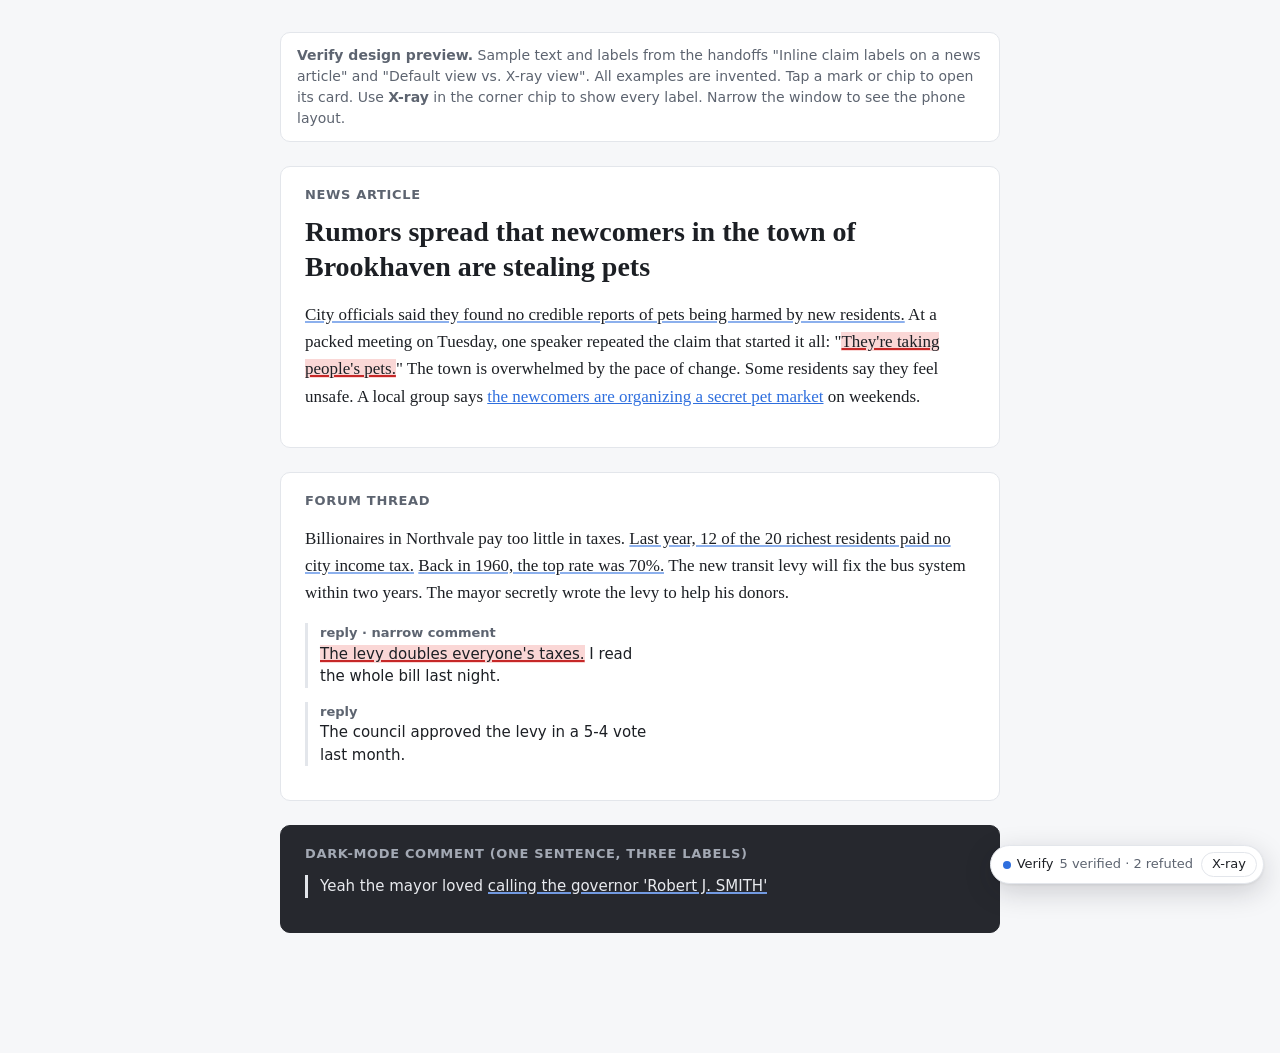
==== design-preview/index.html @ 8ea2829f "Underline each claim on its own words; AGPL-3.0 license Claude now returns the exact words each part" ====
<!doctype html>
<html lang="en">
<head>
  <meta charset="utf-8">
  <meta name="viewport" content="width=device-width, initial-scale=1">
  <title>Verify design preview</title>
  <!-- The real on-page styles and code from the extension, with sample labels from the
       design handoffs. Open this file in Chrome to review every mark, chip and card. -->
  <link rel="stylesheet" href="../extension/content/verify.css">
  <style>
    body { margin: 0; background: #f6f7f9; color: #1c1f24; font: 17px/1.6 Georgia, serif; }
    main { max-width: 720px; margin: 0 auto; padding: 32px 16px 120px; }
    .note { font: 14px/1.5 system-ui, sans-serif; color: #5d6470; background: #fff; border: 1px solid #e3e6eb; border-radius: 10px; padding: 12px 16px; }
    article, .thread { background: #fff; border: 1px solid #e3e6eb; border-radius: 10px; padding: 20px 24px; margin-top: 24px; }
    h1 { font-size: 28px; line-height: 1.25; margin: 0 0 12px; }
    h2 { font: 600 13px system-ui, sans-serif; text-transform: uppercase; letter-spacing: .05em; color: #5d6470; margin: 0 0 12px; }
    .comment { font: 15px/1.5 system-ui, sans-serif; border-left: 3px solid #e3e6eb; padding-left: 12px; margin: 14px 0; }
    .comment b { font-size: 13px; color: #5d6470; display: block; }
    .narrow { max-width: 340px; }
    a { color: #2f6fde; }
    .dark { background: #26282e; border-color: #26282e; color: #e8eaee; }
    .dark h2 { color: #a3a9b4; }
  </style>
</head>
<body>
  <main>
    <div class="note">
      <strong>Verify design preview.</strong> Sample text and labels from the handoffs
      "Inline claim labels on a news article" and "Default view vs. X-ray view". All examples are invented.
      Tap a mark or chip to open its card. Use <strong>X-ray</strong> in the corner chip to show every label.
      Narrow the window to see the phone layout.
    </div>

    <article>
      <h2>News article</h2>
      <h1>Rumors spread that newcomers in the town of Brookhaven are stealing pets</h1>
      <p>City officials said they found no credible reports of pets being harmed by new residents. At a packed meeting on Tuesday, one speaker repeated the claim that started it all: "They're taking people's pets." The town is overwhelmed by the pace of change. Some residents say they feel unsafe. A local group says <a href="#">the newcomers are organizing a secret pet market</a> on weekends.</p>
    </article>

    <div class="thread">
      <h2>Forum thread</h2>
      <p>Billionaires in Northvale pay too little in taxes. Last year, 12 of the 20 richest residents paid no city income tax. Back in 1960, the top rate was 70%. The new transit levy will fix the bus system within two years. The mayor secretly wrote the levy to help his donors.</p>
      <div class="comment narrow"><b>reply · narrow comment</b>The levy doubles everyone's taxes. I read the whole bill last night.</div>
      <div class="comment narrow"><b>reply</b>The council approved the levy in a 5-4 vote last month.</div>
    </div>

    <div class="thread dark">
      <h2>Dark-mode comment (one sentence, three labels)</h2>
      <div class="comment">Yeah the mayor loved calling the governor 'Robert J. SMITH'</div>
    </div>
  </main>

  <script>
    // Stand-ins for the browser-extension functions marks.js uses, so it runs in a plain page.
    const stored = {};
    window.chrome = {
      runtime: {
        getURL: (path) => `../extension/${path}`,
        onMessage: { addListener: (fn) => { window.__send = fn; } },
        sendMessage: async (message) => {
          if (message.type === "api" && message.action === "block_detail") {
            return { ok: true, data: {
              block: { status: "ai_draft" },
              history: [{ old_tier: null, new_tier: SAMPLE_TIERS[message.payload.block_id], actor: "model", created_at: "2026-10-28T15:00:00Z" }],
              sightings: 3,
            } };
          }
          if (message.type === "checkNow") alert("In the extension, this researches the claim now (about 2¢).");
          return { ok: true };
        },
      },
      storage: { local: {
        get: async (key) => ({ [key]: stored[key] }),
        set: async (values) => Object.assign(stored, values),
      } },
    };

    const SAMPLE_TIERS = { a: 1, b: 4, c: 2, d: 1, e: 1, f: 3, g: 4, h: 3 };
    const claim = (id, text, tier, reason, exhibits = [], extra = {}) =>
      ({ kind: "claim", text, tier, reason, scope: null, as_of: null, resolve_by: null, exhibits, block_id: id, ...extra });
    const nonFact = (kind, text, extra = {}) =>
      ({ kind, text, tier: null, reason: "", scope: null, as_of: null, resolve_by: null, exhibits: [], ...extra });
    const exhibit = (url, source_type, location) => ({ url, source_type, location });

    const RESULTS = [
      { sentence: "City officials said they found no credible reports of pets being harmed by new residents.", items: [
        claim("a", "Brookhaven city officials said they found no credible reports of pets being harmed by new residents.", 1,
          "The city's published statement says this, word for word.",
          [exhibit("https://example.org/brookhaven/statement", "primary", "City statement, Oct 2026")], { as_of: "2026-10-24" }) ] },
      { sentence: "They're taking people's pets.", items: [
        claim("b", "Newcomers in Brookhaven are taking people's pets.", 4,
          "Refuted by the expected-evidence test: if this were happening, reports would exist. Officials checked police and animal-control records and found none.",
          [exhibit("https://example.org/brookhaven/statement", "primary", "City statement"),
           exhibit("https://example.org/brookhaven/animal-control-log", "primary", "Animal control log, Sep–Oct")]) ] },
      { sentence: "The town is overwhelmed by the pace of change.", items: [
        claim("c", "Brookhaven's services are strained by the pace of population growth.", 2,
          "Population grew 18% in two years and school enrollment is over capacity, but whether the town is \"overwhelmed\" is a judgment the figures support only in part.",
          [exhibit("https://example.org/census/brookhaven", "primary", "Population estimates")]) ] },
      { sentence: "Some residents say they feel unsafe.", items: [ nonFact("opinion", "Some residents feel unsafe.") ] },
      { sentence: "Billionaires in Northvale pay too little in taxes.", items: [ nonFact("value", "Northvale's billionaires should pay more in taxes.") ] },
      { sentence: "Last year, 12 of the 20 richest residents paid no city income tax.", items: [
        claim("d", "In 2025, 12 of Northvale's 20 richest residents paid no city income tax.", 1,
          "Northvale's tax office published the figures in its annual report.",
          [exhibit("https://example.org/northvale/tax-report-2025", "primary", "Table 4")], { as_of: "2025-12-31" }) ] },
      { sentence: "Back in 1960, the top rate was 70%.", items: [
        claim("e", "In 1960, the top marginal city income tax rate was 70%.", 1,
          "The 1960 rate schedule confirms it. Note: that was the marginal rate; effective rates paid were lower.",
          [exhibit("https://example.org/northvale/archive/1960-rates", "primary", "1960 rate schedule")], { scope: "Marginal rate, not effective rate" }) ] },
      { sentence: "The new transit levy will fix the bus system within two years.", items: [
        nonFact("forecast", "The transit levy will fix Northvale's bus system by 2028.", { resolve_by: "2028-10-28" }) ] },
      { sentence: "The mayor secretly wrote the levy to help his donors.", items: [
        claim("f", "Northvale's mayor wrote the transit levy to benefit his donors.", 3, "No evidence presented.") ] },
      { sentence: "The levy doubles everyone's taxes.", items: [
        claim("g", "The transit levy doubles every resident's taxes.", 4,
          "Contradicted by the bill text, which sets the levy at 0.5%.",
          [exhibit("https://example.org/northvale/bills/transit-levy", "primary", "Section 2(a)")]) ] },
      { sentence: "The council approved the levy in a 5-4 vote last month.", items: [
        { ...claim(null, "Northvale's council approved the transit levy 5-4 in September 2026.", null, "Waiting for research."), block_id: undefined } ] },
      { sentence: "A local group says the newcomers are organizing a secret pet market on weekends.", items: [
        claim("h", "Brookhaven newcomers are organizing a secret pet market on weekends.", 3,
          "Extraordinary claim, no evidence presented.") ] },
      { sentence: "Yeah the mayor loved calling the governor 'Robert J. SMITH'", items: [
        claim("d", "The mayor has publicly called the governor by his full name, \"Robert J. Smith\".", 1,
          "Video of three council meetings shows the mayor using the full name.",
          [exhibit("https://example.org/northvale/council-video", "primary", "Council meeting recordings")],
          { quote: "calling the governor 'Robert J. SMITH'" }),
        claim("e", "The mayor stresses the governor's middle initial when saying his name.", 1,
          "Meeting transcripts mark the emphasis each time.", [], { quote: "J. SMITH" }),
        nonFact("opinion", "The mayor enjoys calling the governor by his full name.", { quote: "loved" }) ] },
    ].map((r, index) => ({ ...r, index, status: "remembered" }));
  </script>
  <script src="../extension/content/marks.js"></script>
  <script>
    window.__send({ type: "tv-render", results: RESULTS, status: "done" }, {}, () => {});
  </script>
</body>
</html>
---- extension/content/verify.css ----
/*
  TeemVerify on-page styling: every color, mark, chip, card and the legend lives here.
  Built from the design handoffs "Inline claim labels on a news article" and
  "Default view vs. X-ray view" (Oct 27, 2026). Restyle by changing the tokens first.

  This one file is used twice: injected into the page (for the claim marks and chips,
  which sit in the page's own text) and linked inside the extension's shadow root
  (for the card and legend, which are kept apart from the page's styles).

  Rule from the handoff: underlines are for facts, chips are for non-facts. Never mix.
*/

:root,
:host {
  /* Tier 1 · verified: faint blue underline. Quiet. */
  --tv-tier1: #2f6fde;
  --tv-tier1-line: rgba(47, 111, 222, 0.55);
  /* Tier 2 · good-faith conclusion: subtle dotted underline (X-ray only). */
  --tv-tier2: #6b7a99;
  /* Tier 3 · unverified: grey (X-ray only). */
  --tv-tier3: #8a8f98;
  /* Tier 4 · refuted: loud red highlight. */
  --tv-tier4: #c62828;
  --tv-tier4-bg: rgba(229, 57, 53, 0.2);
  /* Not checked yet: a claim waiting in the research queue (X-ray only). */
  --tv-unchecked: #b8bcc4;
  /* The tapped part's words light up briefly when its card opens. */
  --tv-flash-bg: rgba(255, 213, 79, 0.5);

  /* Chips for non-facts (X-ray only). */
  --tv-chip-bg: #eef0f4;
  --tv-chip-text: #4a5160;
  --tv-chip-border: #d9dde3;

  /* Card and legend. */
  --tv-surface: #ffffff;
  --tv-text: #1c1f24;
  --tv-muted: #5d6470;
  --tv-border: #e3e6eb;
  --tv-shadow: 0 8px 28px rgba(20, 24, 31, 0.18), 0 1px 3px rgba(20, 24, 31, 0.08);
  --tv-radius: 12px;
  --tv-font: system-ui, -apple-system, "Segoe UI", Roboto, sans-serif;
}

/* Dark areas (Imgur, dark-mode Reddit): brighter marks and chips so they stay visible.
   marks.js adds this class to the element around a marked sentence whose text is light,
   so light and dark parts of the same page each get the right colors. */
.tv-on-dark {
  --tv-tier1-line: rgba(122, 167, 245, 0.9);
  --tv-tier2: #9fb0d0;
  --tv-tier3: #a3a9b4;
  --tv-tier4: #ff6b66;
  --tv-tier4-bg: rgba(255, 92, 87, 0.28);
  --tv-unchecked: #7d838d;
  --tv-flash-bg: rgba(255, 213, 79, 0.32);
  --tv-chip-bg: #2a2e36;
  --tv-chip-text: #d6dae1;
  --tv-chip-border: #464c57;
}

@media (prefers-color-scheme: dark) {
  :host {
    --tv-surface: #1f2228;
    --tv-text: #e8eaee;
    --tv-muted: #a3a9b4;
    --tv-border: #353a43;
    --tv-chip-bg: #2a2e36;
    --tv-chip-text: #c8ccd4;
    --tv-chip-border: #3a3f48;
    --tv-shadow: 0 8px 28px rgba(0, 0, 0, 0.5);
  }
}

/* ---------- Marks on claims (in the page's text) ---------- */

::highlight(tv-tier1) {
  text-decoration-line: underline;
  text-decoration-color: var(--tv-tier1-line);
  text-decoration-thickness: 2px;
}

::highlight(tv-tier4) {
  background-color: var(--tv-tier4-bg);
  text-decoration-line: underline;
  text-decoration-color: var(--tv-tier4);
  text-decoration-thickness: 2px;
}

::highlight(tv-tier2) {
  text-decoration-line: underline;
  text-decoration-style: dotted;
  text-decoration-color: var(--tv-tier2);
  text-decoration-thickness: 2px;
}

::highlight(tv-tier3) {
  color: var(--tv-tier3);
  text-decoration-line: underline;
  text-decoration-color: var(--tv-tier3);
  text-decoration-thickness: 1px;
}

::highlight(tv-unchecked) {
  text-decoration-line: underline;
  text-decoration-style: dashed;
  text-decoration-color: var(--tv-unchecked);
  text-decoration-thickness: 1px;
}

/* Desktop hover: the mark under the pointer thickens (one rule per mark style). */
::highlight(tv-hover-tier1) {
  text-decoration-line: underline;
  text-decoration-color: var(--tv-tier1-line);
  text-decoration-thickness: 4px;
}

::highlight(tv-hover-tier4) {
  background-color: var(--tv-tier4-bg);
  text-decoration-line: underline;
  text-decoration-color: var(--tv-tier4);
  text-decoration-thickness: 4px;
}

::highlight(tv-hover-tier2) {
  text-decoration-line: underline;
  text-decoration-style: dotted;
  text-decoration-color: var(--tv-tier2);
  text-decoration-thickness: 3px;
}

::highlight(tv-hover-tier3) {
  color: var(--tv-tier3);
  text-decoration-line: underline;
  text-decoration-color: var(--tv-tier3);
  text-decoration-thickness: 3px;
}

::highlight(tv-hover-unchecked) {
  text-decoration-line: underline;
  text-decoration-style: dashed;
  text-decoration-color: var(--tv-unchecked);
  text-decoration-thickness: 3px;
}

::highlight(tv-flash) {
  background-color: var(--tv-flash-bg);
}

/* Marks can't show a pointer themselves, so the page gets one while hovering a mark. */
html.tv-pointer,
html.tv-pointer * {
  cursor: pointer !important;
}

/* ---------- Chips on non-facts (in the page's text) ---------- */

.tv-chip {
  all: initial;
  display: none;
  margin-left: 0.35em;
  padding: 0 0.5em;
  border: 1px solid var(--tv-chip-border);
  border-radius: 999px;
  background: var(--tv-chip-bg);
  color: var(--tv-chip-text);
  font: 600 0.72em/1.6 var(--tv-font);
  vertical-align: 0.1em;
  white-space: nowrap;
  cursor: pointer;
}

html.tv-xray .tv-chip {
  display: inline-block;
}

/* ---------- Shadow root: legend, image badges, card ---------- */

.tv-layer {
  position: fixed;
  inset: 0;
  pointer-events: none;
  z-index: 2147483647;
  font: 14px/1.45 var(--tv-font);
  color: var(--tv-text);
}

.tv-layer * {
  box-sizing: border-box;
}

.tv-layer button {
  font: inherit;
  color: inherit;
}

/* Legend chip in the corner */
.tv-legend {
  position: absolute;
  right: 16px;
  bottom: 16px;
  pointer-events: auto;
  display: flex;
  flex-direction: column;
  align-items: flex-end;
  gap: 8px;
}

.tv-pill {
  display: flex;
  align-items: center;
  gap: 8px;
  padding: 6px 6px 6px 12px;
  border: 1px solid var(--tv-border);
  border-radius: 999px;
  background: var(--tv-surface);
  box-shadow: var(--tv-shadow);
  font-size: 13px;
}

.tv-pill-label {
  border: 0;
  background: none;
  padding: 0;
  font-weight: 600;
  cursor: pointer;
  display: flex;
  align-items: center;
  gap: 6px;
}

.tv-dot {
  width: 8px;
  height: 8px;
  border-radius: 50%;
  background: var(--tv-tier1);
}

.tv-counts {
  color: var(--tv-muted);
  font-weight: 400;
}

.tv-toggle {
  border: 1px solid var(--tv-border);
  border-radius: 999px;
  background: none;
  padding: 2px 10px;
  font-size: 12px;
  font-weight: 600;
  cursor: pointer;
}

.tv-toggle[aria-pressed="true"] {
  background: var(--tv-text);
  color: var(--tv-surface);
  border-color: var(--tv-text);
}

.tv-spinner {
  width: 12px;
  height: 12px;
  border: 2px solid var(--tv-border);
  border-top-color: var(--tv-tier1);
  border-radius: 50%;
  animation: tv-spin 0.8s linear infinite;
}

@keyframes tv-spin {
  to { transform: rotate(360deg); }
}

@media (prefers-reduced-motion: reduce) {
  .tv-spinner { animation-duration: 2.4s; }
}

.tv-legend-panel {
  width: 280px;
  padding: 14px 16px;
  border: 1px solid var(--tv-border);
  border-radius: var(--tv-radius);
  background: var(--tv-surface);
  box-shadow: var(--tv-shadow);
}

.tv-legend-panel h2 {
  margin: 0 0 8px;
  font-size: 13px;
}

.tv-legend-row {
  display: flex;
  align-items: baseline;
  gap: 10px;
  margin: 6px 0;
  font-size: 13px;
}

.tv-swatch {
  flex: none;
  width: 44px;
  font-weight: 600;
}

.tv-swatch.t1 { text-decoration: underline 2px var(--tv-tier1-line); }
.tv-swatch.t2 { text-decoration: underline dotted 2px var(--tv-tier2); }
.tv-swatch.t3 { color: var(--tv-tier3); text-decoration: underline 1px var(--tv-tier3); }
.tv-swatch.t4 { background: var(--tv-tier4-bg); text-decoration: underline 2px var(--tv-tier4); }
.tv-swatch.unchecked { text-decoration: underline dashed 1px var(--tv-unchecked); }

.tv-legend-note {
  margin: 10px 0 0;
  color: var(--tv-muted);
  font-size: 12px;
}

/* Badge over a post image whose text was read */
.tv-image-badge {
  position: absolute;
  pointer-events: auto;
  display: flex;
  align-items: center;
  gap: 6px;
  padding: 3px 10px 3px 8px;
  border: 1px solid var(--tv-border);
  border-radius: 999px;
  background: var(--tv-surface);
  box-shadow: var(--tv-shadow);
  font-size: 12px;
  font-weight: 600;
  cursor: pointer;
}

.tv-image-badge .tv-dot.t4 { background: var(--tv-tier4); }
.tv-image-badge .tv-dot.t2 { background: var(--tv-tier2); }
.tv-image-badge .tv-dot.t3,
.tv-image-badge .tv-dot.unchecked,
.tv-image-badge .tv-dot.nonfact { background: var(--tv-tier3); }

/* Claim card: skimmable first, tap for depth, never more than one screen */
.tv-card {
  position: absolute;
  width: 360px;
  max-width: calc(100vw - 32px);
  max-height: min(70vh, 560px);
  overflow-y: auto;
  pointer-events: auto;
  padding: 16px;
  border: 1px solid var(--tv-border);
  border-radius: var(--tv-radius);
  background: var(--tv-surface);
  box-shadow: var(--tv-shadow);
}

/* Phone-width pages: the card becomes a bottom sheet */
@media (max-width: 600px) {
  .tv-card {
    left: 0 !important;
    right: 0;
    top: auto !important;
    bottom: 0;
    width: auto;
    max-width: none;
    border-radius: var(--tv-radius) var(--tv-radius) 0 0;
  }
}

.tv-card-head {
  display: flex;
  align-items: center;
  gap: 8px;
  margin-bottom: 10px;
}

.tv-close {
  margin-left: auto;
  border: 0;
  background: none;
  font-size: 18px;
  line-height: 1;
  color: var(--tv-muted);
  cursor: pointer;
}

.tv-tier {
  padding: 2px 10px;
  border-radius: 999px;
  font-size: 12px;
  font-weight: 700;
  color: #fff;
}

.tv-tier.t1 { background: var(--tv-tier1); }
.tv-tier.t2 { background: var(--tv-tier2); }
.tv-tier.t3 { background: var(--tv-tier3); }
.tv-tier.t4 { background: var(--tv-tier4); }
.tv-tier.unchecked { background: var(--tv-unchecked); color: var(--tv-text); }
.tv-tier.nonfact { background: var(--tv-chip-bg); color: var(--tv-chip-text); border: 1px solid var(--tv-chip-border); }

.tv-badge {
  padding: 1px 8px;
  border: 1px solid var(--tv-border);
  border-radius: 999px;
  color: var(--tv-muted);
  font-size: 11px;
  font-weight: 600;
}

.tv-claim {
  margin: 0 0 6px;
  font-size: 15px;
  font-weight: 600;
}

.tv-meaning {
  margin: 0 0 10px;
  color: var(--tv-muted);
  font-size: 13px;
}

.tv-reason {
  margin: 0 0 12px;
}

.tv-section {
  margin-top: 12px;
  padding-top: 10px;
  border-top: 1px solid var(--tv-border);
}

.tv-section h3 {
  margin: 0 0 6px;
  color: var(--tv-muted);
  font-size: 11px;
  font-weight: 700;
  letter-spacing: 0.05em;
  text-transform: uppercase;
}

.tv-section ul {
  margin: 0;
  padding: 0;
  list-style: none;
}

.tv-section li {
  margin: 4px 0;
  font-size: 13px;
}

.tv-section a {
  color: var(--tv-tier1);
  word-break: break-word;
}

.tv-source-type {
  color: var(--tv-muted);
  font-size: 12px;
}

.tv-quote {
  margin: 0 0 10px;
  padding-left: 10px;
  border-left: 3px solid var(--tv-border);
  color: var(--tv-muted);
  font-size: 13px;
}

.tv-item + .tv-item {
  margin-top: 14px;
  padding-top: 12px;
  border-top: 1px solid var(--tv-border);
}

.tv-action {
  margin-top: 10px;
  padding: 6px 12px;
  border: 1px solid var(--tv-tier1);
  border-radius: 8px;
  background: var(--tv-tier1);
  color: #fff !important;
  font-weight: 600;
  cursor: pointer;
}

.tv-action:disabled {
  opacity: 0.5;
  cursor: default;
}

.tv-more {
  border: 0;
  background: none;
  padding: 0;
  color: var(--tv-tier1) !important;
  font-size: 13px;
  cursor: pointer;
}

/* ---------- Hover hint (desktop) ---------- */

.tv-hint {
  position: fixed;
  z-index: 2147483647;
  padding: 4px 8px;
  border-radius: 6px;
  background: var(--tv-text);
  color: var(--tv-surface);
  font: 500 12px/1.3 var(--tv-font);
  white-space: nowrap;
  pointer-events: none;
  box-shadow: var(--tv-shadow);
}
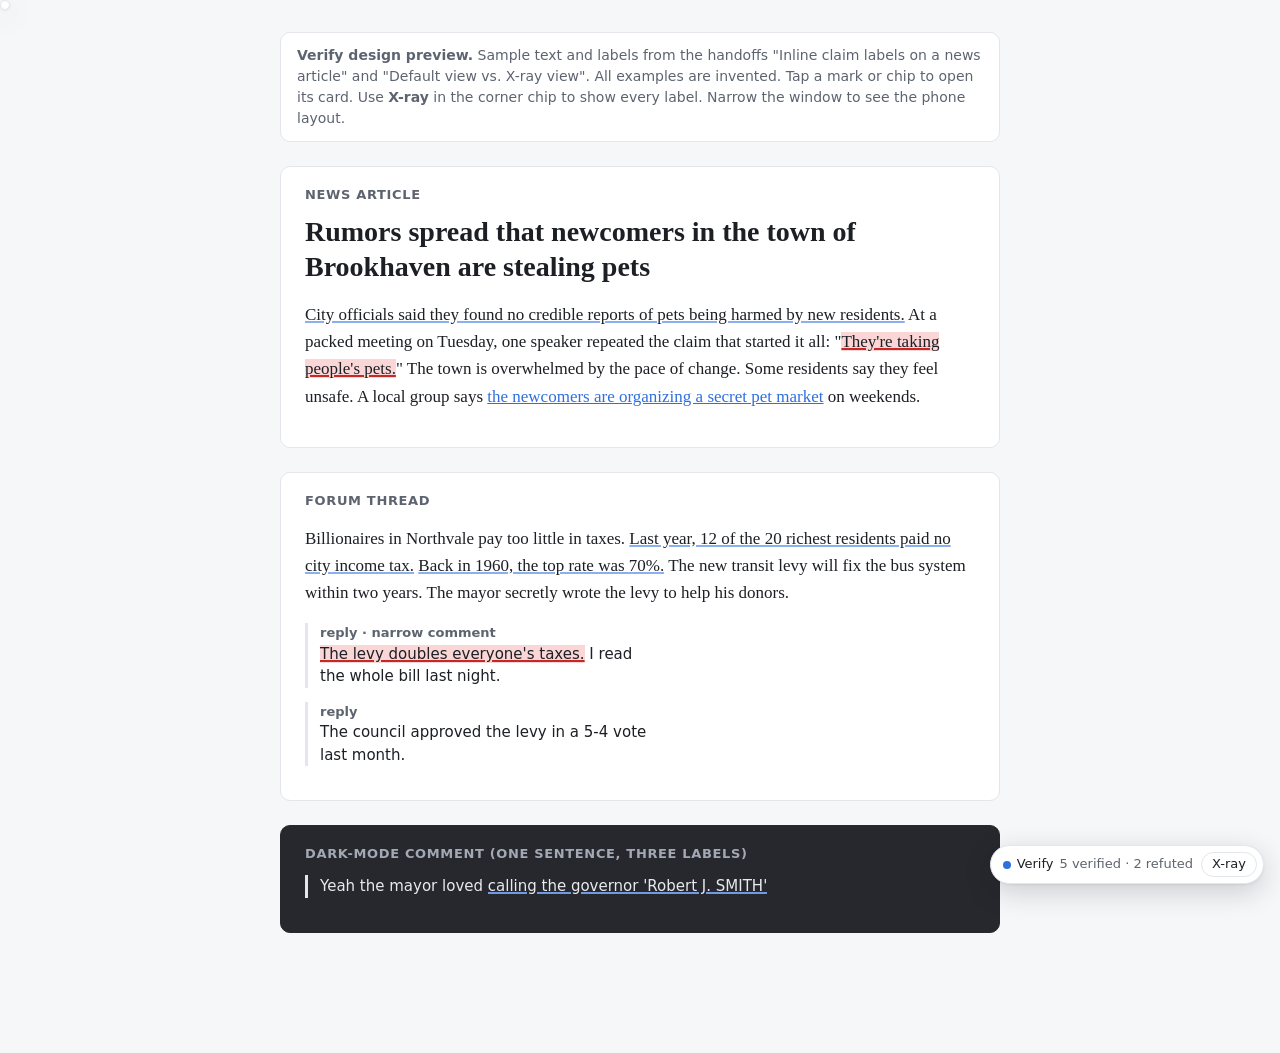
==== commit 662f11a1: "Part 4: Confirm, Challenge, Reword and Add claim feedback Confirm marks a claim reviewed. Challenge " ====
--- a/design-preview/index.html
+++ b/design-preview/index.html
@@ -52,18 +52,77 @@
 
   <script>
     // Stand-ins for the browser-extension functions marks.js uses, so it runs in a plain page.
+    // Feedback is simulated here: nothing is sent anywhere and nothing is spent.
     const stored = {};
+    const reviewed = new Set();
+    const events = {}; // block id -> extra history rows from simulated feedback
+    const wait = (ms) => new Promise((done) => setTimeout(done, ms));
+    const redraw = () => window.__send({ type: "tv-render", results: RESULTS, status: "done" }, {}, () => {});
+    const patchBlock = (id, patch) => {
+      for (const r of RESULTS) r.items = r.items.map((i) => i.block_id === id ? { ...i, ...patch } : i);
+      redraw();
+    };
+    const log = (id, row) => (events[id] ??= []).push({ ...row, created_at: new Date().toISOString() });
+
+    async function simulateFeedback({ action, payload }) {
+      await wait(action === "challenge" ? 1200 : 400);
+      const id = payload.block_id;
+      if (action === "confirm") {
+        reviewed.add(id);
+        log(id, { history: { old_tier: SAMPLE_TIERS[id], new_tier: SAMPLE_TIERS[id], actor: "becket" } });
+        return { status: "reviewed" };
+      }
+      if (action === "challenge") {
+        // The sample always upholds a challenge to a Tier 3 claim and rejects the rest.
+        const old = SAMPLE_TIERS[id];
+        const upheld = old === 3;
+        const response = upheld
+          ? "Your link is the council's own minutes, which record the vote. Raised to Tier 1."
+          : "The sources you pointed to don't change the evidence, so the label stands.";
+        log(id, { challenge: { reason_type: payload.reason_type, status: "resolved", resolution: `${upheld ? "Upheld" : "Not upheld"}: ${response}` } });
+        if (upheld) {
+          SAMPLE_TIERS[id] = 1;
+          reviewed.delete(id);
+          log(id, { history: { old_tier: old, new_tier: 1, actor: "model" } });
+          patchBlock(id, { tier: 1, reason: "The council minutes record the vote.", exhibits: [exhibit(payload.link || "https://example.org/minutes", "primary", "Minutes, item 4")] });
+        }
+        return { rechecked: true, outcome: upheld ? "upheld" : "not_upheld", response };
+      }
+      if (action === "reword") {
+        // Wording containing "not" or "never" counts as a different claim in the sample.
+        if (/\b(not|never)\b/i.test(payload.text)) return { saved: false, relation: "opposite" };
+        const old = RESULTS.flatMap((r) => r.items).find((i) => i.block_id === id)?.text;
+        log(id, { wording: { old_text: old, new_text: payload.text, actor: "becket" } });
+        patchBlock(id, { text: payload.text });
+        return { saved: true, relation: "same", patch: { text: payload.text } };
+      }
+      if (action === "prioritize") return { picked: true, picked_waiting: 1 };
+    }
+
     window.chrome = {
       runtime: {
         getURL: (path) => `../extension/${path}`,
         onMessage: { addListener: (fn) => { window.__send = fn; } },
         sendMessage: async (message) => {
           if (message.type === "api" && message.action === "block_detail") {
+            const id = message.payload.block_id;
+            const extra = events[id] ?? [];
             return { ok: true, data: {
-              block: { status: "ai_draft" },
-              history: [{ old_tier: null, new_tier: SAMPLE_TIERS[message.payload.block_id], actor: "model", created_at: "2026-10-28T15:00:00Z" }],
+              block: { status: reviewed.has(id) ? "reviewed" : "ai_draft" },
+              history: [{ old_tier: null, new_tier: ORIGINAL_TIERS[id], actor: "model", created_at: "2026-10-28T15:00:00Z" }]
+                .concat(extra.filter((e) => e.history).map((e) => ({ ...e.history, created_at: e.created_at }))),
+              challenges: extra.filter((e) => e.challenge).map((e) => ({ ...e.challenge, created_at: e.created_at })),
+              wording: extra.filter((e) => e.wording).map((e) => ({ ...e.wording, created_at: e.created_at })),
               sightings: 3,
             } };
+          }
+          if (message.type === "feedback") return { ok: true, data: await simulateFeedback(message) };
+          if (message.type === "addClaim") {
+            await wait(400);
+            RESULTS.push({ index: RESULTS.length, sentence: message.text, status: "queued", added: true,
+              items: [{ ...claim(null, message.text, null, "Waiting for research."), block_id: undefined }] });
+            redraw();
+            return { ok: true, data: { status: "queued" } };
           }
           if (message.type === "checkNow") alert("In the extension, this researches the claim now (about 2¢).");
           return { ok: true };
@@ -76,6 +135,7 @@
     };
 
     const SAMPLE_TIERS = { a: 1, b: 4, c: 2, d: 1, e: 1, f: 3, g: 4, h: 3 };
+    const ORIGINAL_TIERS = { ...SAMPLE_TIERS };
     const claim = (id, text, tier, reason, exhibits = [], extra = {}) =>
       ({ kind: "claim", text, tier, reason, scope: null, as_of: null, resolve_by: null, exhibits, block_id: id, ...extra });
     const nonFact = (kind, text, extra = {}) =>
--- a/extension/content/verify.css
+++ b/extension/content/verify.css
@@ -487,6 +487,126 @@
   cursor: default;
 }
 
+/* Quieter buttons beside a main action (Research this, Cancel) */
+.tv-action.secondary {
+  border-color: var(--tv-border);
+  background: none;
+  color: var(--tv-text) !important;
+}
+
+/* ---------- Feedback on a card: Confirm, Challenge, Reword ---------- */
+
+.tv-feedback {
+  display: flex;
+  flex-wrap: wrap;
+  gap: 6px;
+  margin-top: 12px;
+}
+
+.tv-feedback button {
+  padding: 4px 10px;
+  border: 1px solid var(--tv-border);
+  border-radius: 999px;
+  background: none;
+  font-size: 12px;
+  font-weight: 600;
+  cursor: pointer;
+}
+
+.tv-feedback button:hover {
+  border-color: var(--tv-muted);
+}
+
+.tv-form {
+  margin-top: 10px;
+  padding: 10px 12px;
+  border: 1px solid var(--tv-border);
+  border-radius: 10px;
+}
+
+.tv-form label {
+  display: block;
+  margin: 8px 0 4px;
+  color: var(--tv-muted);
+  font-size: 12px;
+  font-weight: 600;
+}
+
+.tv-form label:first-child {
+  margin-top: 0;
+}
+
+.tv-form select,
+.tv-form textarea,
+.tv-form input {
+  width: 100%;
+  padding: 6px 8px;
+  border: 1px solid var(--tv-border);
+  border-radius: 6px;
+  background: var(--tv-surface);
+  color: var(--tv-text);
+  font: 13px/1.4 var(--tv-font);
+}
+
+.tv-form textarea {
+  min-height: 60px;
+  resize: vertical;
+}
+
+.tv-form .tv-action {
+  margin-right: 6px;
+}
+
+/* What happened after a feedback action ("Challenge upheld: …") */
+.tv-notice {
+  margin: 0 0 10px;
+  padding: 8px 10px;
+  border-radius: 8px;
+  background: var(--tv-chip-bg);
+  font-size: 13px;
+}
+
+.tv-notice.error {
+  background: var(--tv-tier4-bg);
+}
+
+/* ---------- Add claim: a button beside selected text ---------- */
+
+.tv-select {
+  position: absolute;
+  pointer-events: auto;
+  display: flex;
+  gap: 4px;
+  padding: 4px;
+  border: 1px solid var(--tv-border);
+  border-radius: 999px;
+  background: var(--tv-surface);
+  box-shadow: var(--tv-shadow);
+  font-size: 12px;
+}
+
+.tv-select button {
+  padding: 3px 10px;
+  border: 0;
+  border-radius: 999px;
+  background: none;
+  font-weight: 600;
+  cursor: pointer;
+}
+
+.tv-select button:hover {
+  background: var(--tv-chip-bg);
+}
+
+.tv-select .tv-select-main {
+  background: var(--tv-tier1);
+  color: #fff !important;
+}
+
+.tv-select .tv-select-main:hover {
+  background: var(--tv-tier1);
+}
+
 .tv-more {
   border: 0;
   background: none;
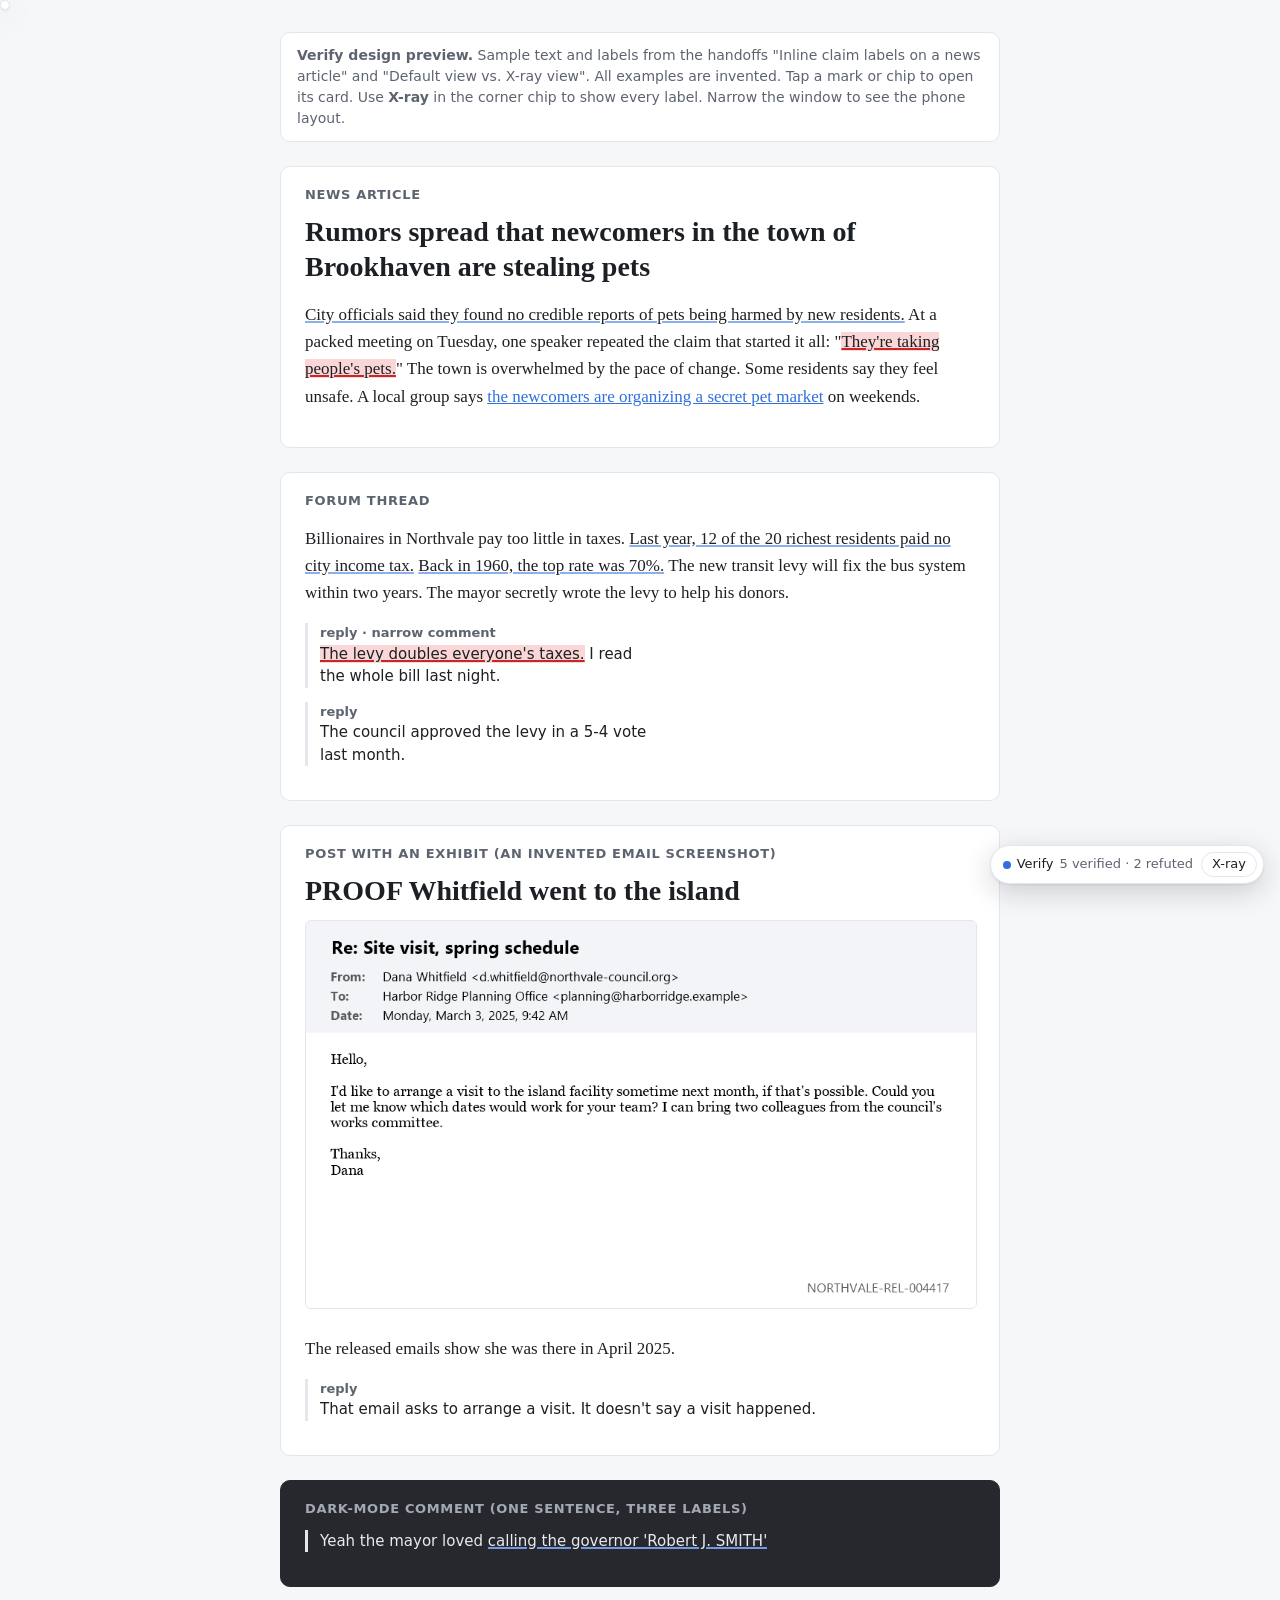
==== commit 2256d1a3: "Exhibit mode: whole before parts An image presented as evidence (an email, document, screenshot of a" ====
--- a/design-preview/index.html
+++ b/design-preview/index.html
@@ -42,6 +42,14 @@
       <p>Billionaires in Northvale pay too little in taxes. Last year, 12 of the 20 richest residents paid no city income tax. Back in 1960, the top rate was 70%. The new transit levy will fix the bus system within two years. The mayor secretly wrote the levy to help his donors.</p>
       <div class="comment narrow"><b>reply · narrow comment</b>The levy doubles everyone's taxes. I read the whole bill last night.</div>
       <div class="comment narrow"><b>reply</b>The council approved the levy in a 5-4 vote last month.</div>
+    </div>
+
+    <div class="thread">
+      <h2>Post with an exhibit (an invented email screenshot)</h2>
+      <h1>PROOF Whitfield went to the island</h1>
+      <img src="samples/invented-email.png" alt="Screenshot of an email" style="width: 100%; border: 1px solid #e3e6eb; border-radius: 6px;">
+      <p>The released emails show she was there in April 2025.</p>
+      <div class="comment"><b>reply</b>That email asks to arrange a visit. It doesn't say a visit happened.</div>
     </div>
 
     <div class="thread dark">
@@ -124,7 +132,26 @@
             redraw();
             return { ok: true, data: { status: "queued" } };
           }
-          if (message.type === "checkNow") alert("In the extension, this researches the claim now (about 2¢).");
+          if (message.type === "checkNow") {
+            const target = RESULTS.find((r) => message.indexes.includes(r.index) && r.exhibit);
+            if (!target) {
+              alert("In the extension, this researches the claim now (about 2¢).");
+              return { ok: true };
+            }
+            // Simulated provenance check: the invented email can't be found anywhere.
+            await wait(1200);
+            target.status = "checked";
+            target.items = [{ ...EMAIL, tier: 3, block_id: "x", as_of: "2026-11-02",
+              reason: "No release or archive containing this email was found. Searches for NORTHVALE-REL-004417, the names and the subject line returned nothing.",
+              provenance: { ...EMAIL.provenance, status: "not_found" } }];
+            ORIGINAL_TIERS.x = 3;
+            redraw();
+            return { ok: true };
+          }
+          if (message.type === "queueExhibit") {
+            await wait(400);
+            return { ok: true, data: { picked: true, picked_waiting: 1, item: EMAIL } };
+          }
           return { ok: true };
         },
       },
@@ -134,7 +161,7 @@
       } },
     };
 
-    const SAMPLE_TIERS = { a: 1, b: 4, c: 2, d: 1, e: 1, f: 3, g: 4, h: 3 };
+    const SAMPLE_TIERS = { a: 1, b: 4, c: 2, d: 1, e: 1, f: 3, g: 4, h: 3, i: 3 };
     const ORIGINAL_TIERS = { ...SAMPLE_TIERS };
     const claim = (id, text, tier, reason, exhibits = [], extra = {}) =>
       ({ kind: "claim", text, tier, reason, scope: null, as_of: null, resolve_by: null, exhibits, block_id: id, ...extra });
@@ -142,7 +169,23 @@
       ({ kind, text, tier: null, reason: "", scope: null, as_of: null, resolve_by: null, exhibits: [], ...extra });
     const exhibit = (url, source_type, location) => ({ url, source_type, location });
 
+    const EMAIL_IMAGE = new URL("samples/invented-email.png", location.href).href;
+    const EMAIL = {
+      kind: "claim", tier: null, scope: null, as_of: null, resolve_by: null, exhibits: [], quote: null,
+      text: "This is a real email from Dana Whitfield to the Harbor Ridge Planning Office, dated March 3, 2025.",
+      reason: "Not checked yet. Its contents are quoted speech: the check is whether it's real.",
+      provenance: {
+        exhibit_type: "email", status: "unchecked", authentic: "unknown", unaltered: "unknown",
+        author: "Dana Whitfield", recipient: "Harbor Ridge Planning Office", date: "Monday, March 3, 2025, 9:42 AM",
+        source: null, original_url: null, file_id: null, identifiers: ["NORTHVALE-REL-004417"],
+      },
+    };
+
     const RESULTS = [
+      { sentence: EMAIL.text, items: [EMAIL], image: EMAIL_IMAGE, exhibit: true, status: "exhibit" },
+      { sentence: "The released emails show she was there in April 2025.", items: [
+        claim("i", "Dana Whitfield visited the Harbor Ridge island facility in April 2025.", 3,
+          "No evidence presented. The email shown asks to arrange a visit; a request to visit is not a visit.", []) ] },
       { sentence: "City officials said they found no credible reports of pets being harmed by new residents.", items: [
         claim("a", "Brookhaven city officials said they found no credible reports of pets being harmed by new residents.", 1,
           "The city's published statement says this, word for word.",
@@ -187,7 +230,7 @@
         claim("e", "The mayor stresses the governor's middle initial when saying his name.", 1,
           "Meeting transcripts mark the emphasis each time.", [], { quote: "J. SMITH" }),
         nonFact("opinion", "The mayor enjoys calling the governor by his full name.", { quote: "loved" }) ] },
-    ].map((r, index) => ({ ...r, index, status: "remembered" }));
+    ].map((r, index) => ({ ...r, index, status: r.status ?? "remembered" }));
   </script>
   <script src="../extension/content/marks.js"></script>
   <script>
--- a/extension/content/verify.css
+++ b/extension/content/verify.css
@@ -421,6 +421,29 @@
   margin: 0 0 12px;
 }
 
+/* Exhibit card: Real? / Unaltered? / Who / When / Source / Original / File ID. */
+.tv-facts {
+  display: grid;
+  grid-template-columns: max-content 1fr;
+  gap: 4px 12px;
+  margin: 0 0 10px;
+  font-size: 13px;
+}
+
+.tv-facts dt {
+  color: var(--tv-muted);
+  font-weight: 600;
+}
+
+.tv-facts dd {
+  margin: 0;
+  overflow-wrap: anywhere;
+}
+
+.tv-facts a {
+  color: var(--tv-tier1);
+}
+
 .tv-section {
   margin-top: 12px;
   padding-top: 10px;
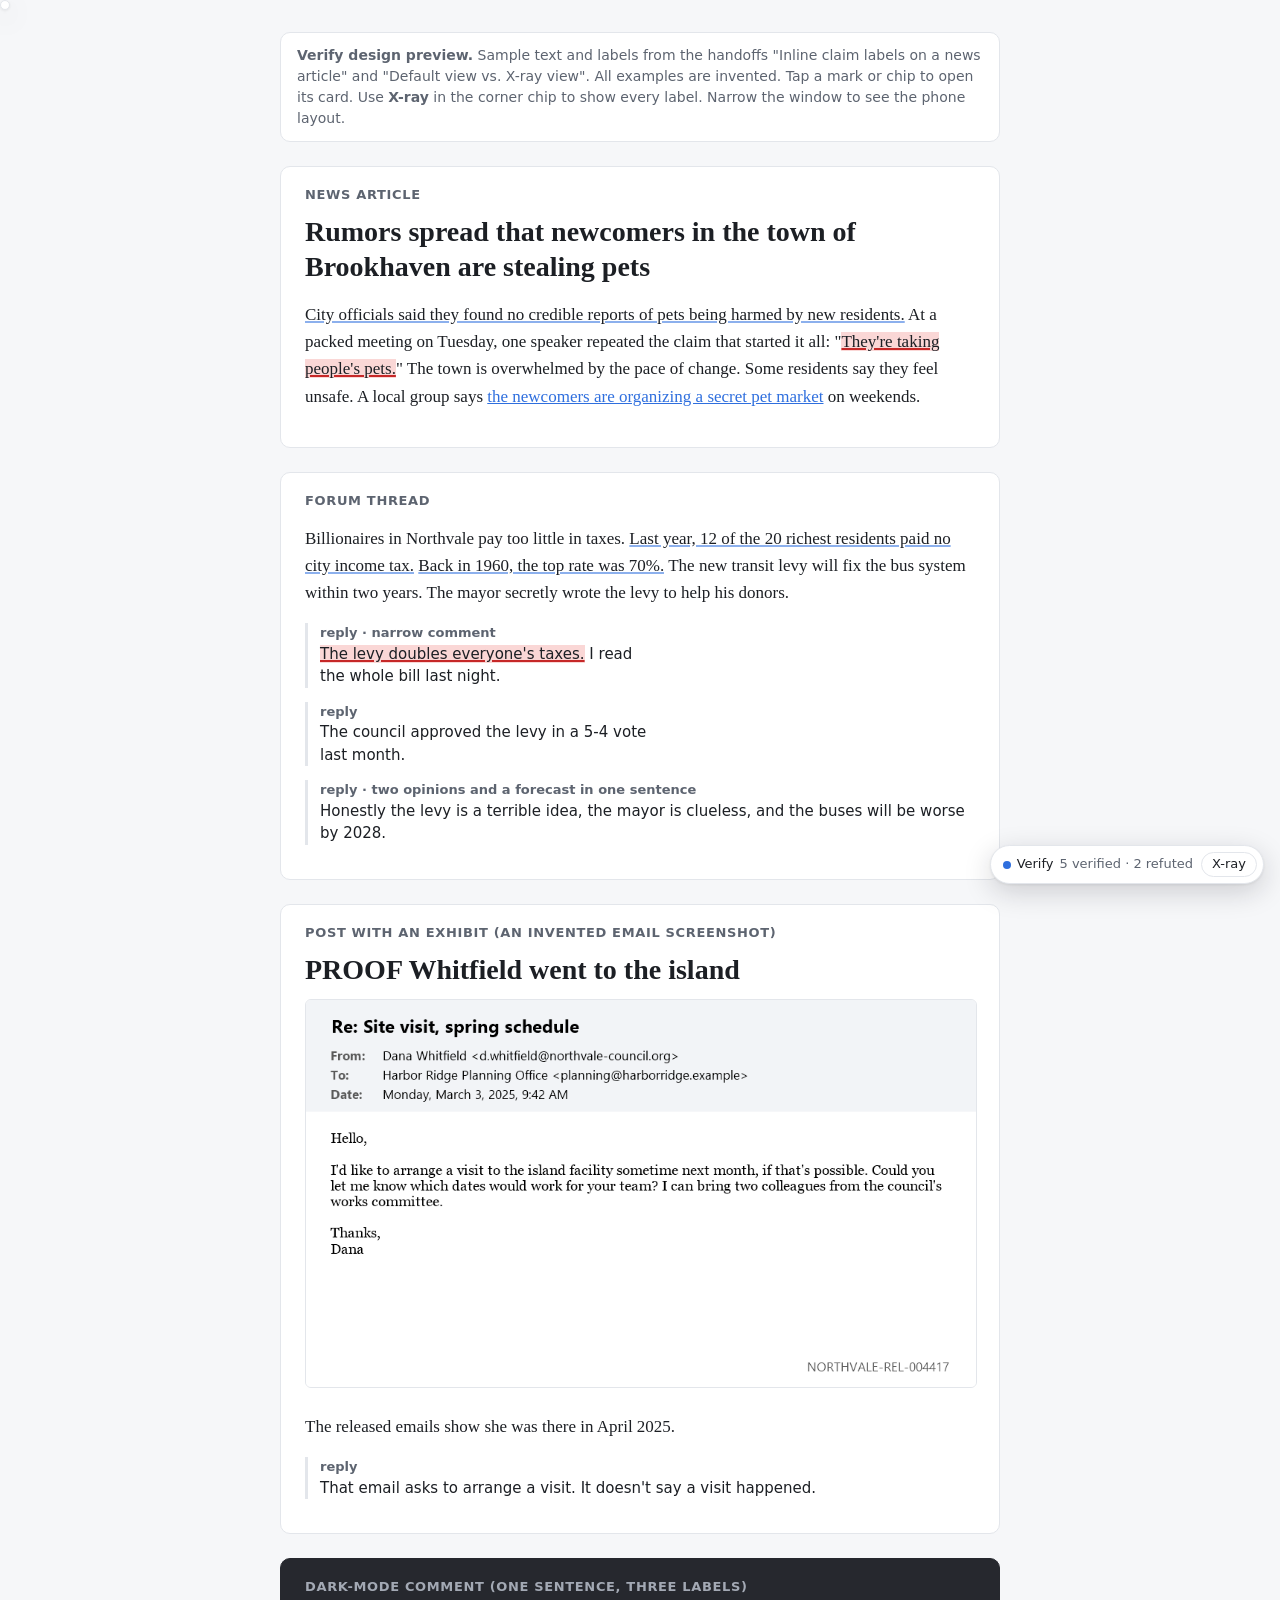
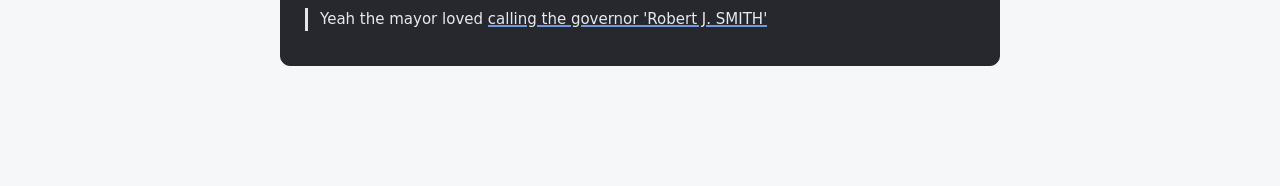
==== commit cad496d8: "One chip per sentence, with a count A sentence with several opinions or forecasts gets one chip ("Op" ====
--- a/design-preview/index.html
+++ b/design-preview/index.html
@@ -42,6 +42,7 @@
       <p>Billionaires in Northvale pay too little in taxes. Last year, 12 of the 20 richest residents paid no city income tax. Back in 1960, the top rate was 70%. The new transit levy will fix the bus system within two years. The mayor secretly wrote the levy to help his donors.</p>
       <div class="comment narrow"><b>reply · narrow comment</b>The levy doubles everyone's taxes. I read the whole bill last night.</div>
       <div class="comment narrow"><b>reply</b>The council approved the levy in a 5-4 vote last month.</div>
+      <div class="comment"><b>reply · two opinions and a forecast in one sentence</b>Honestly the levy is a terrible idea, the mayor is clueless, and the buses will be worse by 2028.</div>
     </div>
 
     <div class="thread">
@@ -219,6 +220,10 @@
           [exhibit("https://example.org/northvale/bills/transit-levy", "primary", "Section 2(a)")]) ] },
       { sentence: "The council approved the levy in a 5-4 vote last month.", items: [
         { ...claim(null, "Northvale's council approved the transit levy 5-4 in September 2026.", null, "Waiting for research."), block_id: undefined } ] },
+      { sentence: "Honestly the levy is a terrible idea, the mayor is clueless, and the buses will be worse by 2028.", items: [
+        nonFact("opinion", "The transit levy is a bad idea.", { quote: "terrible idea" }),
+        nonFact("opinion", "The mayor doesn't understand the issue.", { quote: "clueless" }),
+        nonFact("forecast", "Northvale's buses will be worse by 2028.", { quote: "the buses will be worse by 2028", resolve_by: "2028-12-31" }) ] },
       { sentence: "A local group says the newcomers are organizing a secret pet market on weekends.", items: [
         claim("h", "Brookhaven newcomers are organizing a secret pet market on weekends.", 3,
           "Extraordinary claim, no evidence presented.") ] },
--- a/extension/content/verify.css
+++ b/extension/content/verify.css
@@ -26,6 +26,8 @@
   --tv-unchecked: #b8bcc4;
   /* The tapped part's words light up briefly when its card opens. */
   --tv-flash-bg: rgba(255, 213, 79, 0.5);
+  /* Hovering a chip lightly highlights the words it labels. */
+  --tv-chip-words-bg: rgba(107, 122, 153, 0.18);
 
   /* Chips for non-facts (X-ray only). */
   --tv-chip-bg: #eef0f4;
@@ -53,6 +55,7 @@
   --tv-tier4-bg: rgba(255, 92, 87, 0.28);
   --tv-unchecked: #7d838d;
   --tv-flash-bg: rgba(255, 213, 79, 0.32);
+  --tv-chip-words-bg: rgba(159, 176, 208, 0.22);
   --tv-chip-bg: #2a2e36;
   --tv-chip-text: #d6dae1;
   --tv-chip-border: #464c57;
@@ -144,6 +147,10 @@
 
 ::highlight(tv-flash) {
   background-color: var(--tv-flash-bg);
+}
+
+::highlight(tv-chip-words) {
+  background-color: var(--tv-chip-words-bg);
 }
 
 /* Marks can't show a pointer themselves, so the page gets one while hovering a mark. */
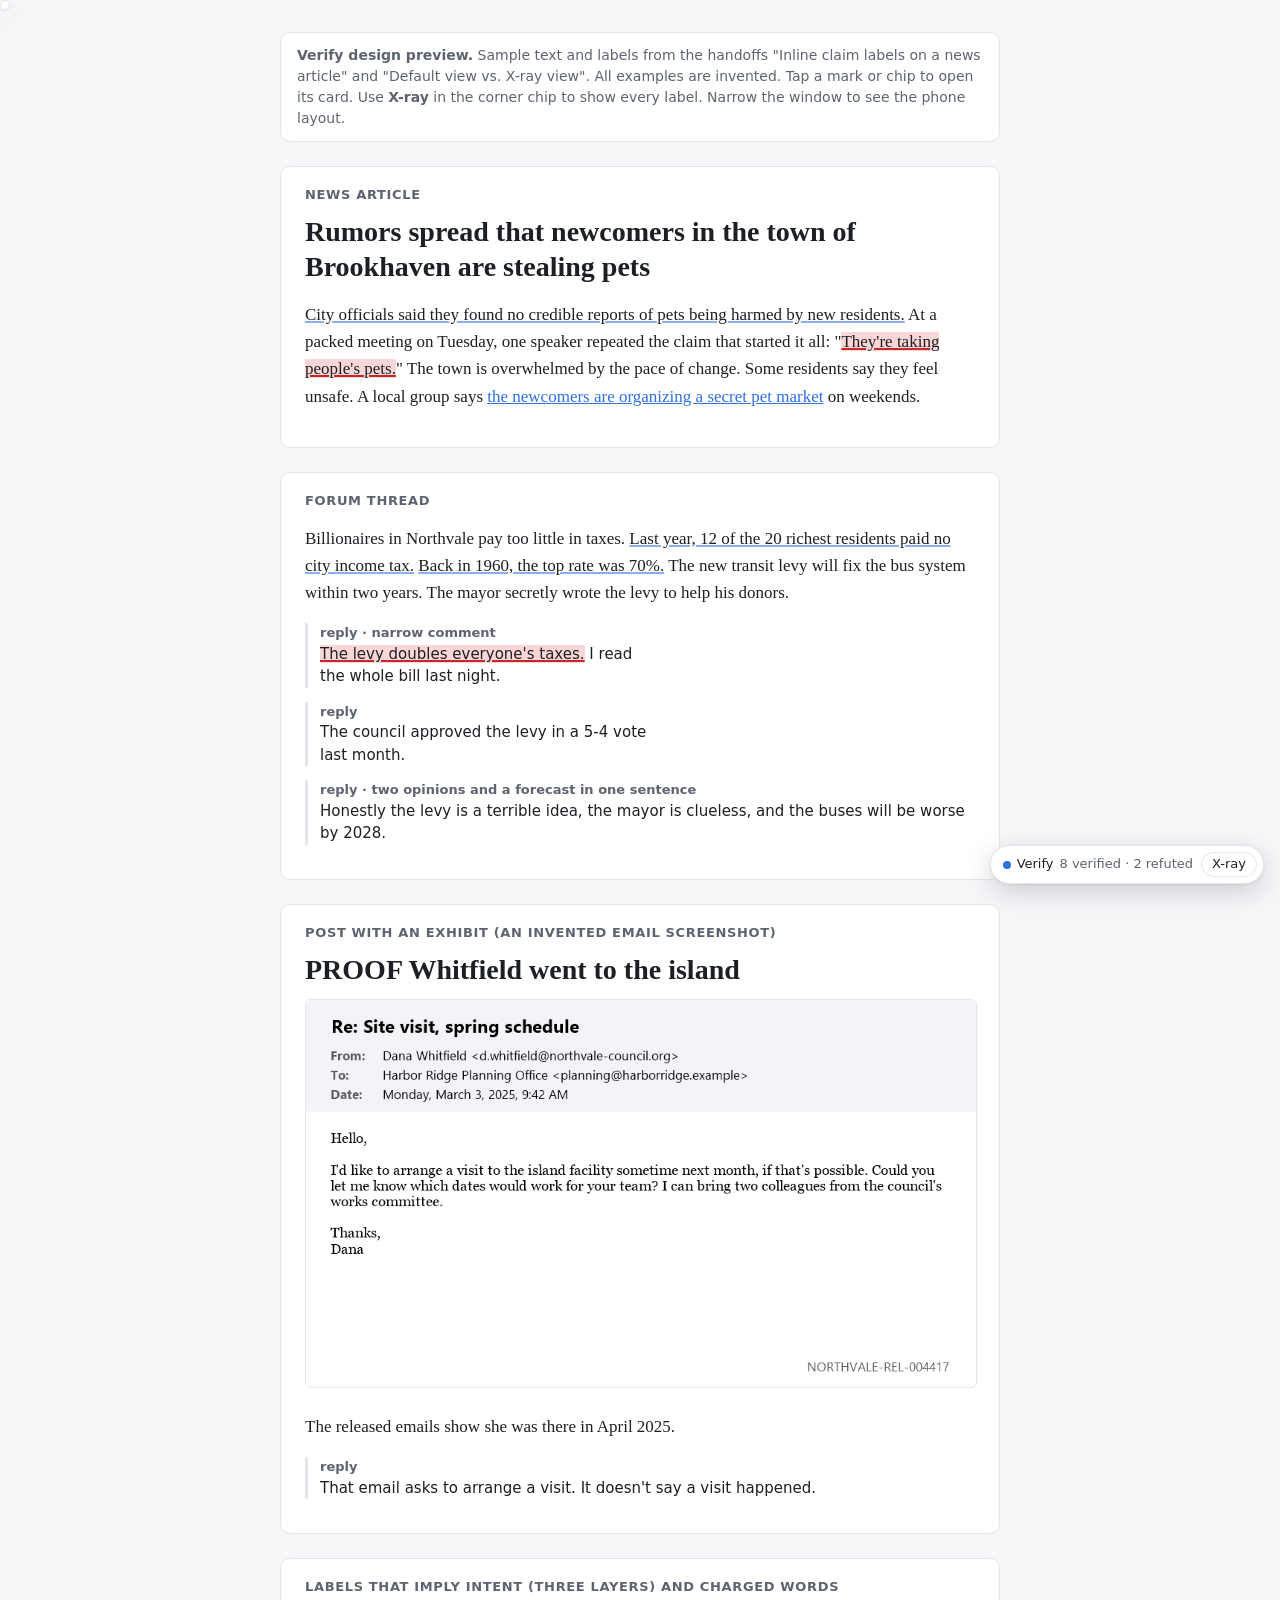
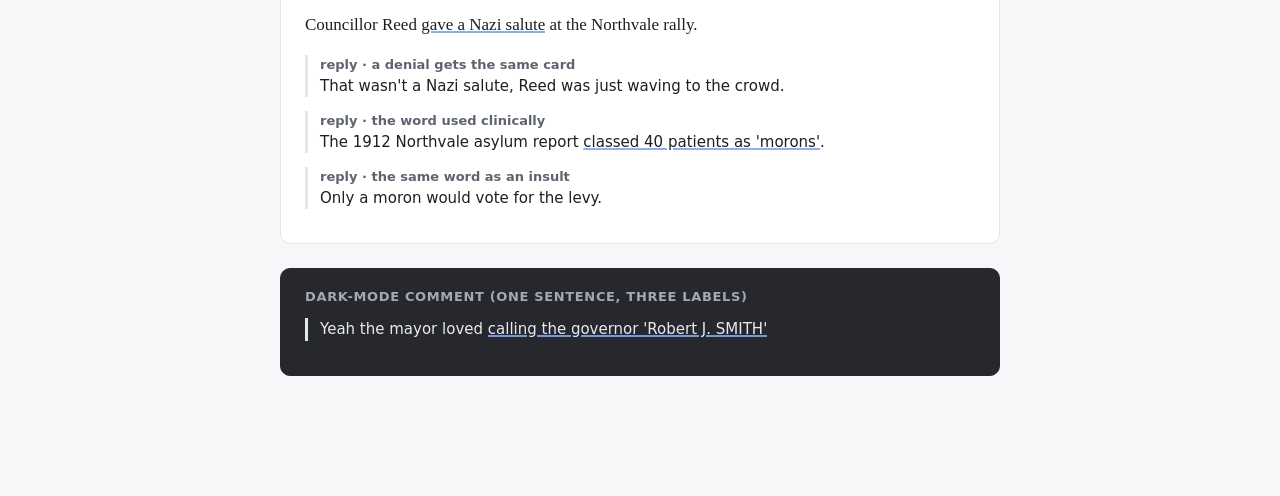
==== commit 950f1b2d: "Act vs. form vs. intent: labels split into three layers A label that implies intent ("gave a Nazi sa" ====
--- a/design-preview/index.html
+++ b/design-preview/index.html
@@ -51,6 +51,14 @@
       <img src="samples/invented-email.png" alt="Screenshot of an email" style="width: 100%; border: 1px solid #e3e6eb; border-radius: 6px;">
       <p>The released emails show she was there in April 2025.</p>
       <div class="comment"><b>reply</b>That email asks to arrange a visit. It doesn't say a visit happened.</div>
+    </div>
+
+    <div class="thread">
+      <h2>Labels that imply intent (three layers) and charged words</h2>
+      <p>Councillor Reed gave a Nazi salute at the Northvale rally.</p>
+      <div class="comment"><b>reply · a denial gets the same card</b>That wasn't a Nazi salute, Reed was just waving to the crowd.</div>
+      <div class="comment"><b>reply · the word used clinically</b>The 1912 Northvale asylum report classed 40 patients as 'morons'.</div>
+      <div class="comment"><b>reply · the same word as an insult</b>Only a moron would vote for the levy.</div>
     </div>
 
     <div class="thread dark">
@@ -162,13 +170,26 @@
       } },
     };
 
-    const SAMPLE_TIERS = { a: 1, b: 4, c: 2, d: 1, e: 1, f: 3, g: 4, h: 3, i: 3 };
+    const SAMPLE_TIERS = { a: 1, b: 4, c: 2, d: 1, e: 1, f: 3, g: 4, h: 3, i: 3, j: 1, k: 2, l: 1, m: 1, n: 2 };
     const ORIGINAL_TIERS = { ...SAMPLE_TIERS };
     const claim = (id, text, tier, reason, exhibits = [], extra = {}) =>
       ({ kind: "claim", text, tier, reason, scope: null, as_of: null, resolve_by: null, exhibits, block_id: id, ...extra });
     const nonFact = (kind, text, extra = {}) =>
       ({ kind, text, tier: null, reason: "", scope: null, as_of: null, resolve_by: null, exhibits: [], ...extra });
     const exhibit = (url, source_type, location) => ({ url, source_type, location });
+
+    // Act vs. form vs. intent: an assertion and its denial share the meaning layer's views.
+    const SALUTE_VIEWS = [
+      { position: "It was a Nazi salute: the arm angle, palm and repetition match the defined form.", held_by: "Historians of fascism quoted in Northvale press", size: "Most experts quoted (6 of 7)", url: "https://example.org/northvale/experts" },
+      { position: "It was a wave to the crowd.", held_by: "Councillor Reed and his office", size: "The person involved", url: "https://example.org/northvale/reed-statement" },
+      { position: "The footage is too short to tell.", held_by: "One historian quoted", size: "1 of 7 experts quoted", url: null },
+    ];
+    const SALUTE_PATTERN = [
+      { date: "2024-05", action: "Reed shared a post using a slogan from a banned group; he deleted it two days later.", url: "https://example.org/northvale/archive/post" },
+      { date: "2026-10-20", action: "Reed made the gesture twice at the rally, on video.", url: "https://example.org/northvale/rally-video" },
+      { date: "2026-10-21", action: "Reed said in a statement that he was waving to the crowd.", url: "https://example.org/northvale/reed-statement" },
+    ];
+    const layered = (layer, extra) => ({ layer, label: "Nazi salute", charged: null, ...extra });
 
     const EMAIL_IMAGE = new URL("samples/invented-email.png", location.href).href;
     const EMAIL = {
@@ -227,6 +248,32 @@
       { sentence: "A local group says the newcomers are organizing a secret pet market on weekends.", items: [
         claim("h", "Brookhaven newcomers are organizing a secret pet market on weekends.", 3,
           "Extraordinary claim, no evidence presented.") ] },
+      { sentence: "Councillor Reed gave a Nazi salute at the Northvale rally.", items: [
+        claim("j", "Councillor Reed made a gesture identical in form to the Nazi salute at the Northvale rally.", 1,
+          "Rally video shows a straight right arm raised at an upward angle, palm down, twice. Those are the defined criteria of the form.",
+          [exhibit("https://example.org/northvale/rally-video", "primary", "0:42 and 1:15")],
+          { quote: "gave a Nazi salute", ...layered("form") }),
+        claim("k", "Councillor Reed's gesture at the Northvale rally was a Nazi salute.", 2,
+          "Most experts quoted identify it as one; Reed says it was a wave.", [],
+          { quote: "Nazi salute", ...layered("meaning", { charged: "Nazi salute", stance: "asserts", views: SALUTE_VIEWS }) }),
+        nonFact("intent", "Councillor Reed meant to salute Nazism.", { quote: "gave a Nazi salute", ...layered("intent", { pattern: SALUTE_PATTERN }) }) ] },
+      { sentence: "That wasn't a Nazi salute, Reed was just waving to the crowd.", items: [
+        claim("k", "Councillor Reed's gesture at the Northvale rally was a Nazi salute.", 2,
+          "Most experts quoted identify it as one; Reed says it was a wave.", [],
+          { quote: "wasn't a Nazi salute", ...layered("meaning", { charged: "Nazi salute", stance: "denies", views: SALUTE_VIEWS }) }),
+        nonFact("intent", "Councillor Reed meant the gesture as a wave.", { quote: "was just waving to the crowd", ...layered("intent", { pattern: SALUTE_PATTERN }) }) ] },
+      { sentence: "The 1912 Northvale asylum report classed 40 patients as 'morons'.", items: [
+        claim("l", "The 1912 Northvale asylum report classed 40 patients as \"morons\".", 1,
+          "The digitized report lists them under that heading.",
+          [exhibit("https://example.org/northvale/archive/asylum-1912", "primary", "Table 2")],
+          { quote: "classed 40 patients as 'morons'", layer: "form", label: "moron", charged: "morons" }),
+        claim("m", "In the 1912 report, \"moron\" was a clinical category, not an insult.", 1,
+          "\"Moron\" was a formal diagnostic term in psychology from 1910 until it fell out of use; the report defines it by test scores.",
+          [exhibit("https://example.org/northvale/archive/asylum-1912", "primary", "Definitions, p. 3")],
+          { quote: "'morons'", layer: "meaning", label: "moron", charged: null, stance: "asserts",
+            views: [{ position: "A clinical category of its time, defined by test scores.", held_by: "Historians of psychiatry", size: "Undisputed", url: null }] }) ] },
+      { sentence: "Only a moron would vote for the levy.", items: [
+        nonFact("opinion", "People who vote for the levy are making a poor judgment.", { quote: "Only a moron would vote for the levy", charged: "moron" }) ] },
       { sentence: "Yeah the mayor loved calling the governor 'Robert J. SMITH'", items: [
         claim("d", "The mayor has publicly called the governor by his full name, \"Robert J. Smith\".", 1,
           "Video of three council meetings shows the mayor using the full name.",
--- a/extension/content/verify.css
+++ b/extension/content/verify.css
@@ -428,6 +428,22 @@
   margin: 0 0 12px;
 }
 
+/* A label split into layers: the heading above them, and each layer's tag. */
+.tv-layer-head {
+  margin: 4px 0 8px;
+  font-size: 13px;
+  font-weight: 600;
+}
+
+.tv-layer-tag {
+  margin: 0 0 4px;
+  color: var(--tv-muted);
+  font-size: 11px;
+  font-weight: 700;
+  letter-spacing: 0.05em;
+  text-transform: uppercase;
+}
+
 /* Exhibit card: Real? / Unaltered? / Who / When / Source / Original / File ID. */
 .tv-facts {
   display: grid;
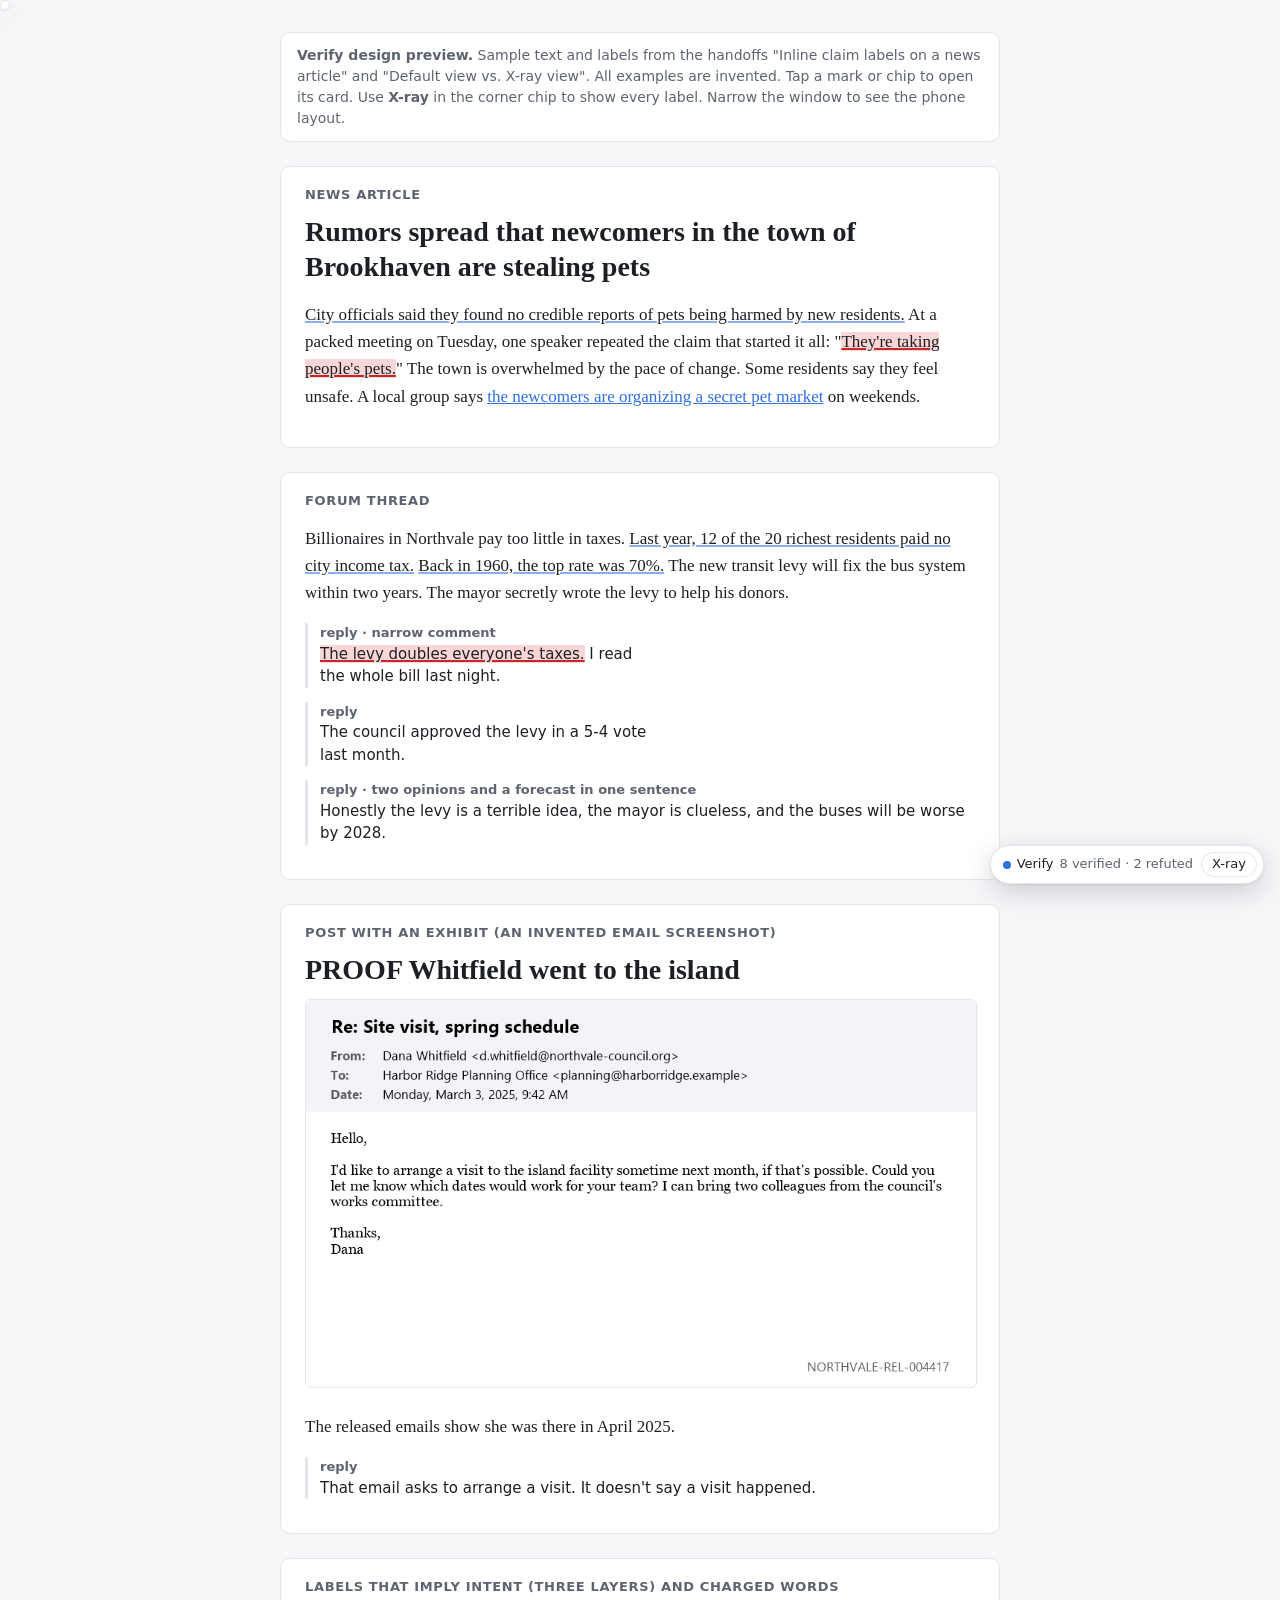
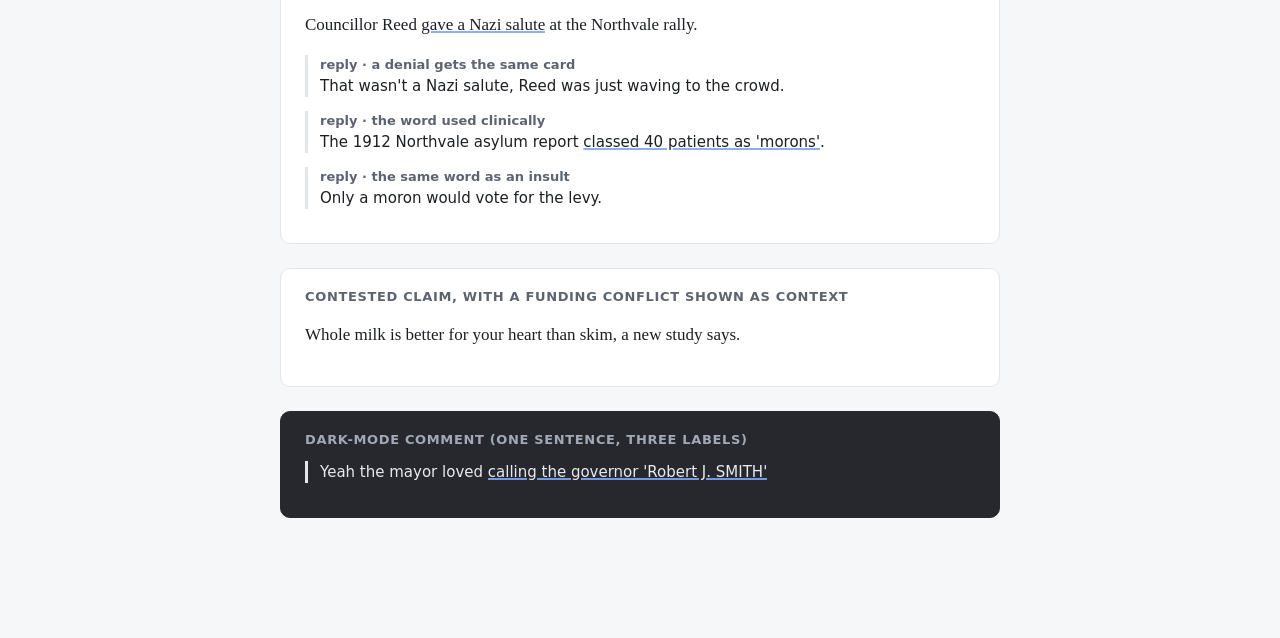
==== commit fa9a7f83: "Schema: contested flavor, tier at statement, conflict links, say-do pairs Migration 010 adds columns" ====
--- a/design-preview/index.html
+++ b/design-preview/index.html
@@ -59,6 +59,11 @@
       <div class="comment"><b>reply · a denial gets the same card</b>That wasn't a Nazi salute, Reed was just waving to the crowd.</div>
       <div class="comment"><b>reply · the word used clinically</b>The 1912 Northvale asylum report classed 40 patients as 'morons'.</div>
       <div class="comment"><b>reply · the same word as an insult</b>Only a moron would vote for the levy.</div>
+    </div>
+
+    <div class="thread">
+      <h2>Contested claim, with a funding conflict shown as context</h2>
+      <p>Whole milk is better for your heart than skim, a new study says.</p>
     </div>
 
     <div class="thread dark">
@@ -131,6 +136,8 @@
               challenges: extra.filter((e) => e.challenge).map((e) => ({ ...e.challenge, created_at: e.created_at })),
               wording: extra.filter((e) => e.wording).map((e) => ({ ...e.wording, created_at: e.created_at })),
               sightings: 3,
+              context: id === "o" ? [{ relation: "coi", note: "Funder of the 2026 study",
+                context: { id: "p", claim_text: "The Northvale Dairy Council funded the 2026 Northvale whole-milk study.", tier: 1 } }] : [],
             } };
           }
           if (message.type === "feedback") return { ok: true, data: await simulateFeedback(message) };
@@ -170,7 +177,7 @@
       } },
     };
 
-    const SAMPLE_TIERS = { a: 1, b: 4, c: 2, d: 1, e: 1, f: 3, g: 4, h: 3, i: 3, j: 1, k: 2, l: 1, m: 1, n: 2 };
+    const SAMPLE_TIERS = { a: 1, b: 4, c: 2, d: 1, e: 1, f: 3, g: 4, h: 3, i: 3, j: 1, k: 2, l: 1, m: 1, n: 2, o: 2 };
     const ORIGINAL_TIERS = { ...SAMPLE_TIERS };
     const claim = (id, text, tier, reason, exhibits = [], extra = {}) =>
       ({ kind: "claim", text, tier, reason, scope: null, as_of: null, resolve_by: null, exhibits, block_id: id, ...extra });
@@ -272,6 +279,14 @@
           [exhibit("https://example.org/northvale/archive/asylum-1912", "primary", "Definitions, p. 3")],
           { quote: "'morons'", layer: "meaning", label: "moron", charged: null, stance: "asserts",
             views: [{ position: "A clinical category of its time, defined by test scores.", held_by: "Historians of psychiatry", size: "Undisputed", url: null }] }) ] },
+      { sentence: "Whole milk is better for your heart than skim, a new study says.", items: [
+        claim("o", "Drinking whole milk instead of skim lowers heart-disease risk in adults.", 2,
+          "Two bodies of evidence point different ways; each rests on published studies.",
+          [exhibit("https://example.org/journals/whole-milk-2026", "primary", "2026 cohort study, Table 3"),
+           exhibit("https://example.org/journals/dairy-fat-review-2024", "primary", "2024 review of 31 trials")],
+          { flavor: "contested", views: [
+            { position: "Whole-milk drinkers had 9% fewer heart events over 12 years.", held_by: "The 2026 Northvale cohort study (one study, 40,000 adults)", size: "1 large study, not yet replicated", url: "https://example.org/journals/whole-milk-2026" },
+            { position: "Saturated dairy fat slightly raises LDL cholesterol; no heart benefit over skim.", held_by: "A 2024 review of 31 trials", size: "31 trials, pooled", url: "https://example.org/journals/dairy-fat-review-2024" } ] }) ] },
       { sentence: "Only a moron would vote for the levy.", items: [
         nonFact("opinion", "People who vote for the levy are making a poor judgment.", { quote: "Only a moron would vote for the levy", charged: "moron" }) ] },
       { sentence: "Yeah the mayor loved calling the governor 'Robert J. SMITH'", items: [
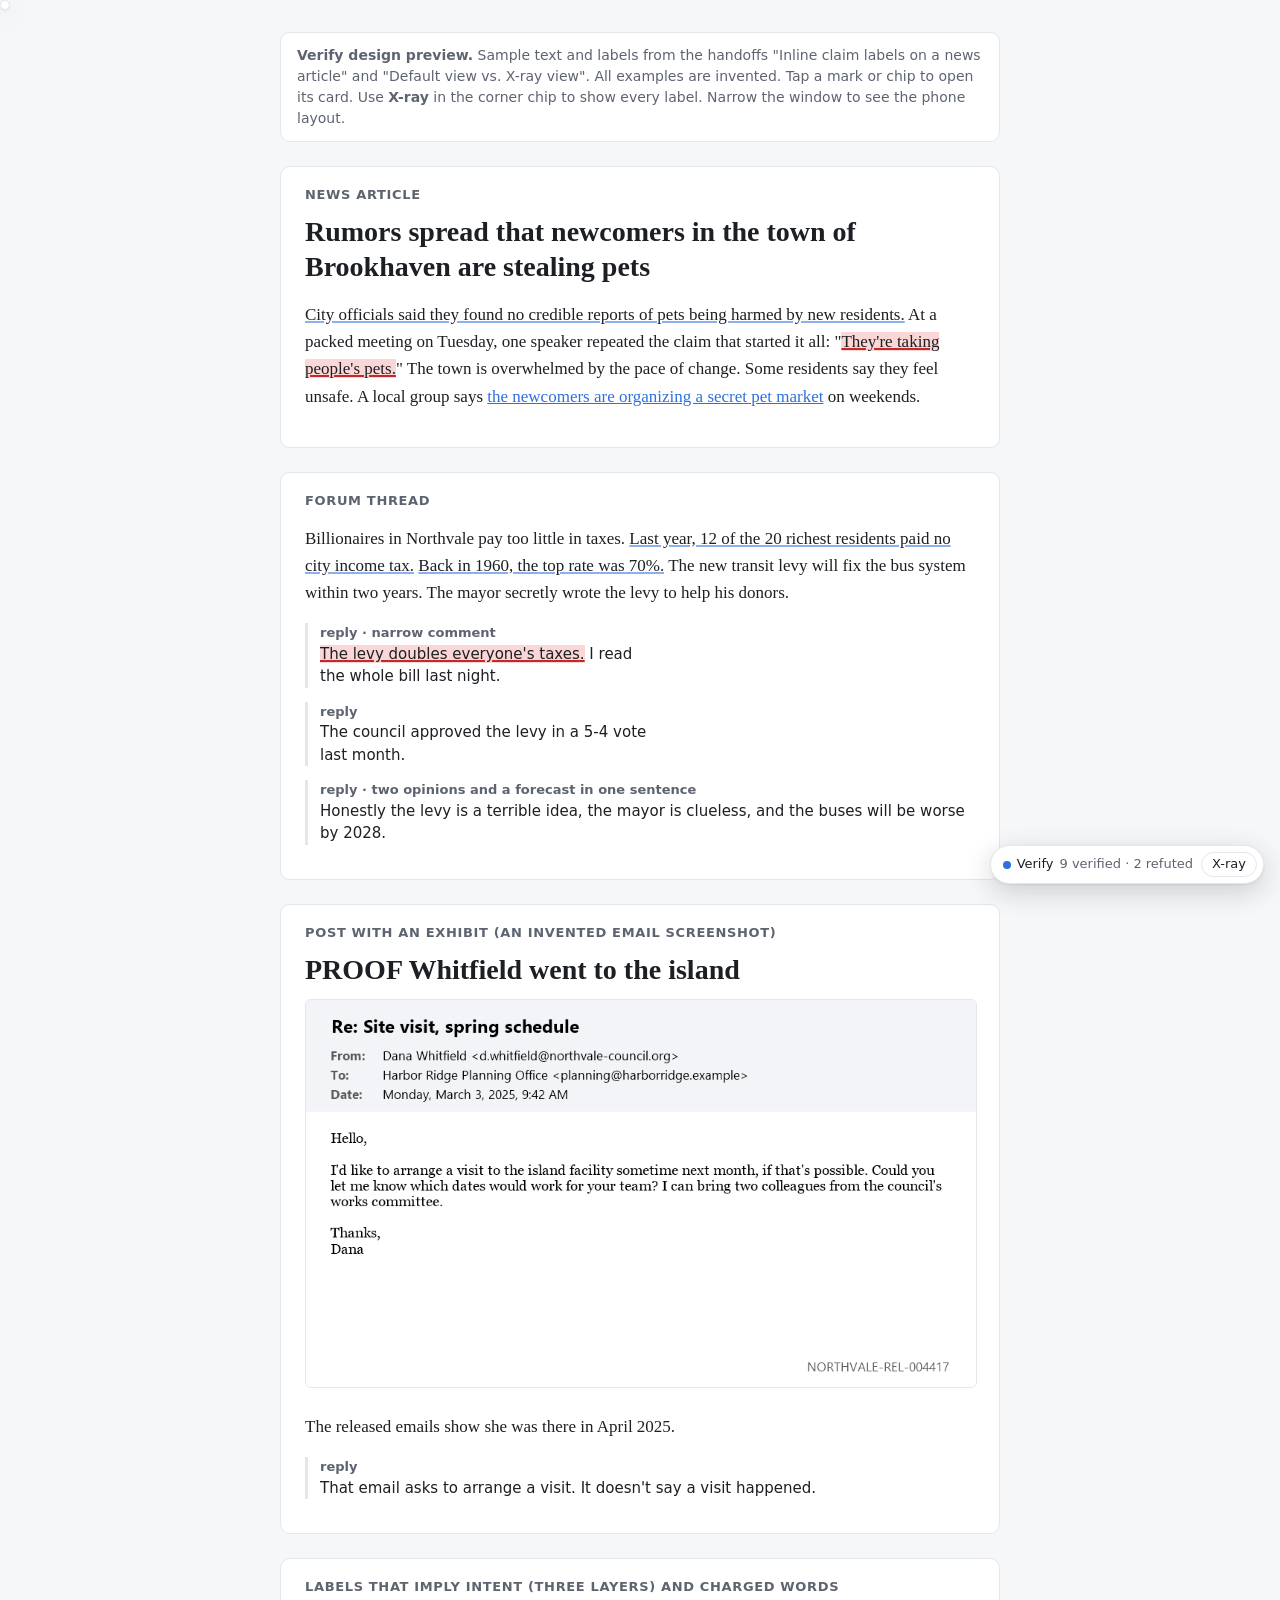
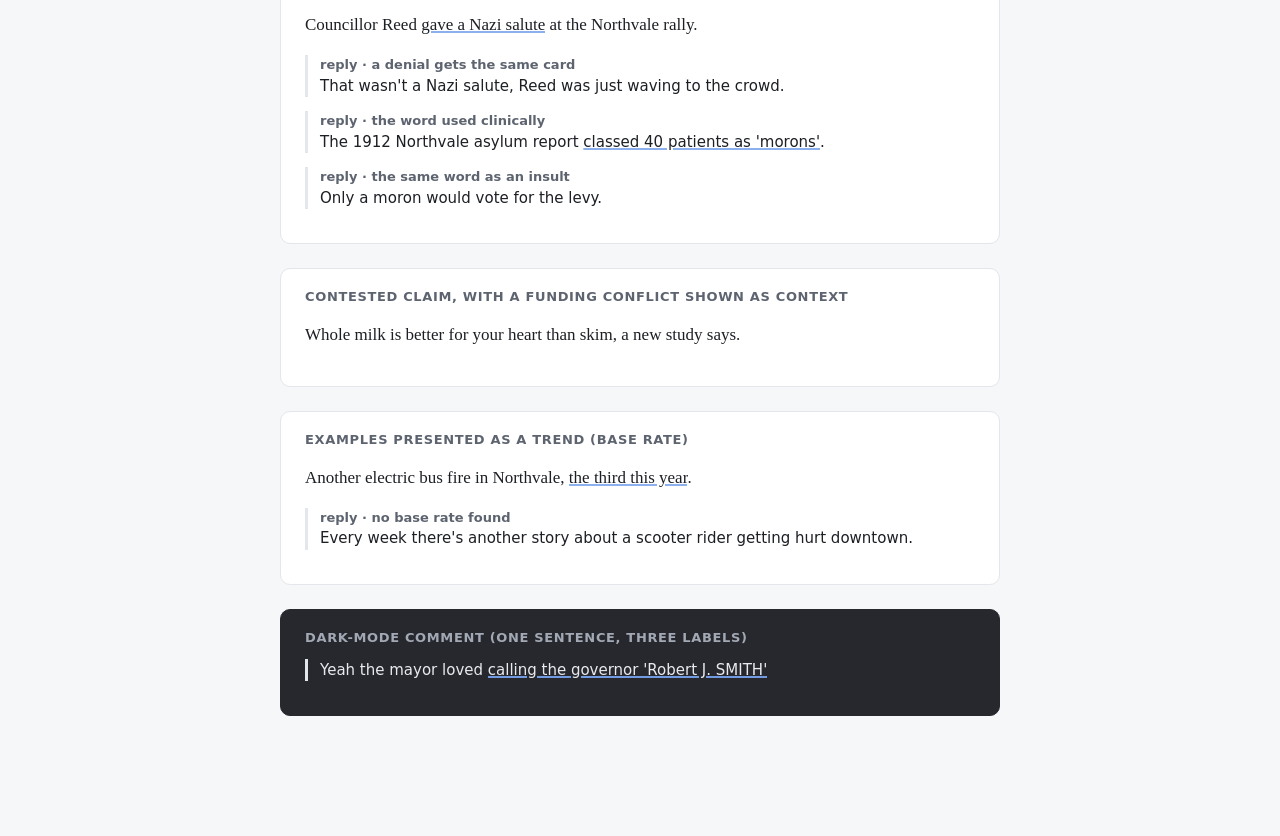
==== commit a4ba1f90: "Base-rate check for examples presented as a trend When a sentence implies something is common or ris" ====
--- a/design-preview/index.html
+++ b/design-preview/index.html
@@ -64,6 +64,12 @@
     <div class="thread">
       <h2>Contested claim, with a funding conflict shown as context</h2>
       <p>Whole milk is better for your heart than skim, a new study says.</p>
+    </div>
+
+    <div class="thread">
+      <h2>Examples presented as a trend (base rate)</h2>
+      <p>Another electric bus fire in Northvale, the third this year.</p>
+      <div class="comment"><b>reply · no base rate found</b>Every week there's another story about a scooter rider getting hurt downtown.</div>
     </div>
 
     <div class="thread dark">
@@ -177,7 +183,7 @@
       } },
     };
 
-    const SAMPLE_TIERS = { a: 1, b: 4, c: 2, d: 1, e: 1, f: 3, g: 4, h: 3, i: 3, j: 1, k: 2, l: 1, m: 1, n: 2, o: 2 };
+    const SAMPLE_TIERS = { a: 1, b: 4, c: 2, d: 1, e: 1, f: 3, g: 4, h: 3, i: 3, j: 1, k: 2, l: 1, m: 1, n: 2, o: 2, q: 1, r: 3 };
     const ORIGINAL_TIERS = { ...SAMPLE_TIERS };
     const claim = (id, text, tier, reason, exhibits = [], extra = {}) =>
       ({ kind: "claim", text, tier, reason, scope: null, as_of: null, resolve_by: null, exhibits, block_id: id, ...extra });
@@ -287,6 +293,18 @@
           { flavor: "contested", views: [
             { position: "Whole-milk drinkers had 9% fewer heart events over 12 years.", held_by: "The 2026 Northvale cohort study (one study, 40,000 adults)", size: "1 large study, not yet replicated", url: "https://example.org/journals/whole-milk-2026" },
             { position: "Saturated dairy fat slightly raises LDL cholesterol; no heart benefit over skim.", held_by: "A 2024 review of 31 trials", size: "31 trials, pooled", url: "https://example.org/journals/dairy-fat-review-2024" } ] }) ] },
+      { sentence: "Another electric bus fire in Northvale, the third this year.", items: [
+        claim("q", "Three Northvale electric buses caught fire in 2026.", 1,
+          "The transit agency's incident log lists three fires, in March, July and October.",
+          [exhibit("https://example.org/northvale/transit/incidents-2026", "primary", "Incident log, 2026")],
+          { quote: "the third this year", as_of: "2026-10-31",
+            base_rate: { examples_shown: 3, implies: "Electric buses catch fire more often than other buses.",
+              rate: "3 fires in 2.1 million electric-bus miles; the diesel fleet had 11 fires in 6.4 million miles, about the same rate per mile.",
+              scope: "Northvale transit fleet, Jan to Oct 2026", url: "https://example.org/northvale/transit/incidents-2026" } }) ] },
+      { sentence: "Every week there's another story about a scooter rider getting hurt downtown.", items: [
+        claim("r", "News outlets report a scooter injury in downtown Northvale about once a week.", 3,
+          "No count of such reports was found, and no injury figures for downtown scooters were published.", [],
+          { base_rate: { examples_shown: null, implies: "Scooter injuries downtown are frequent.", rate: null, scope: null, url: null } }) ] },
       { sentence: "Only a moron would vote for the levy.", items: [
         nonFact("opinion", "People who vote for the levy are making a poor judgment.", { quote: "Only a moron would vote for the levy", charged: "moron" }) ] },
       { sentence: "Yeah the mayor loved calling the governor 'Robert J. SMITH'", items: [
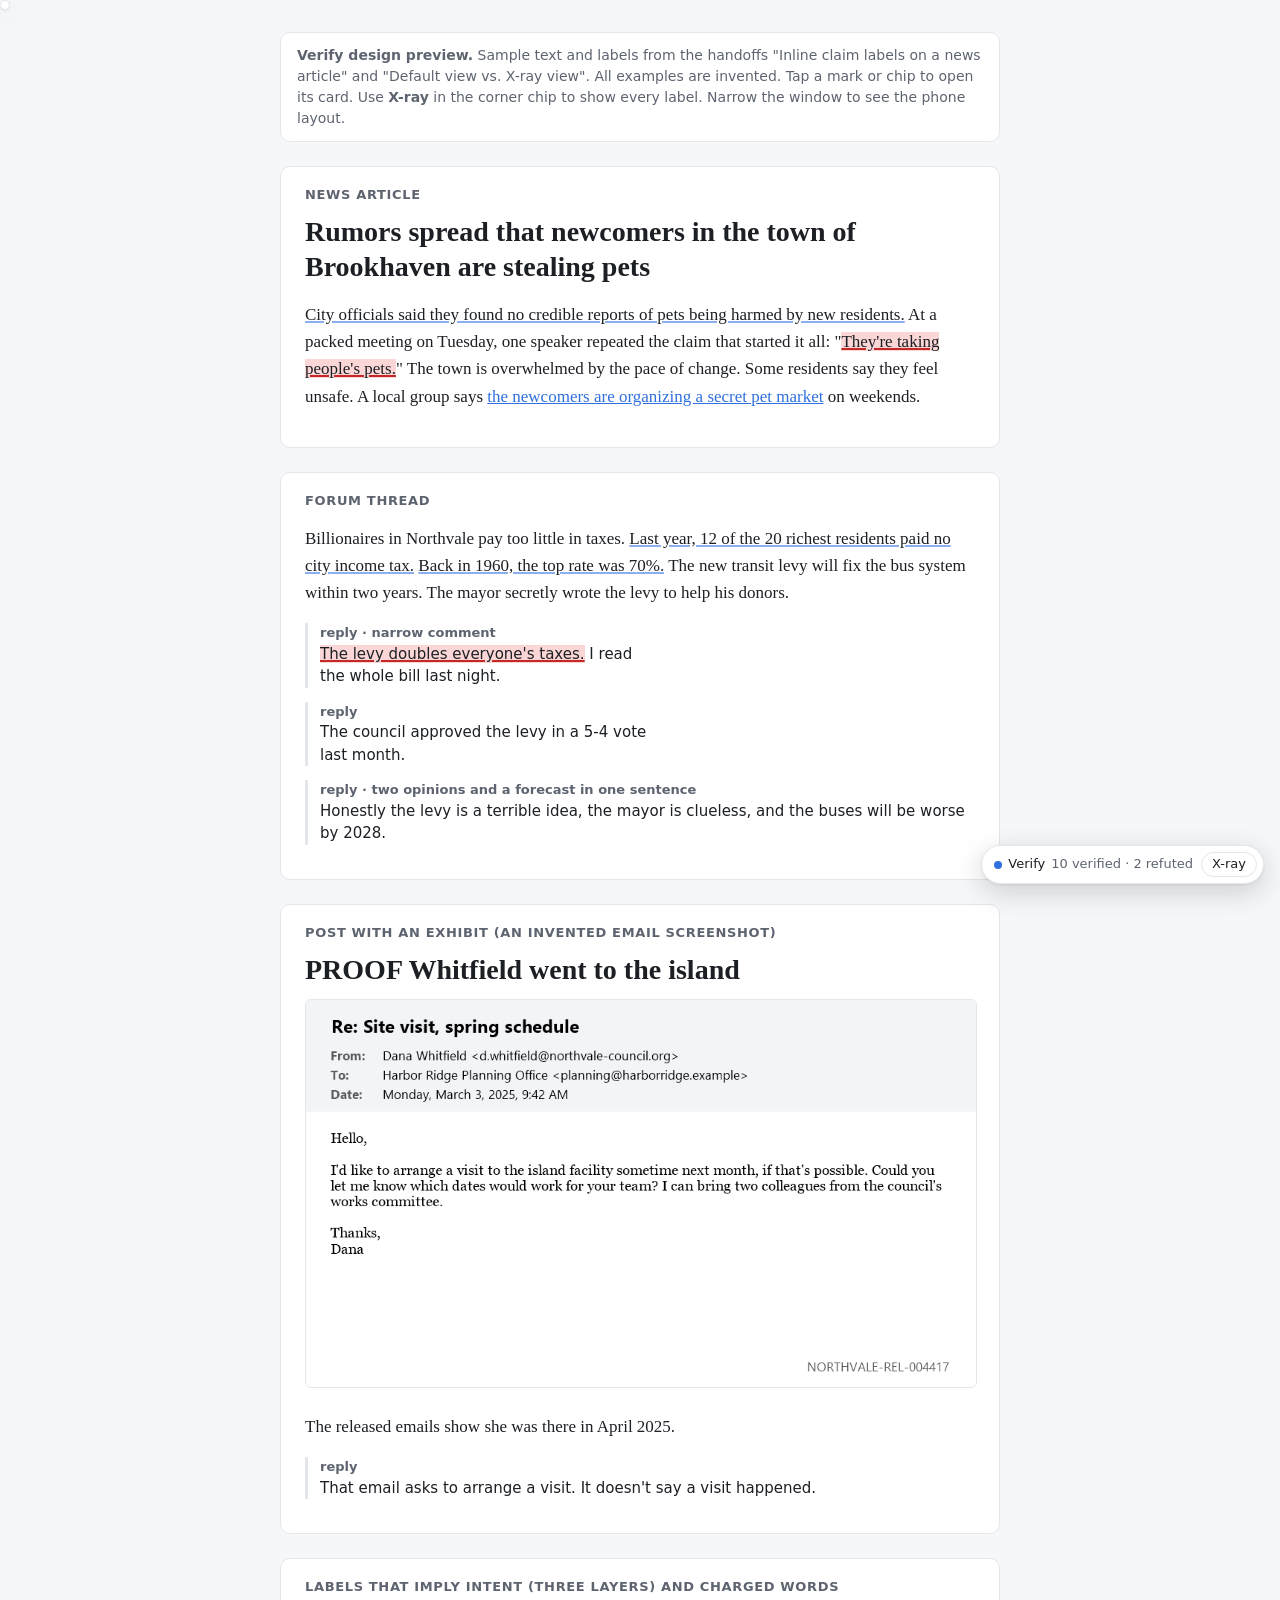
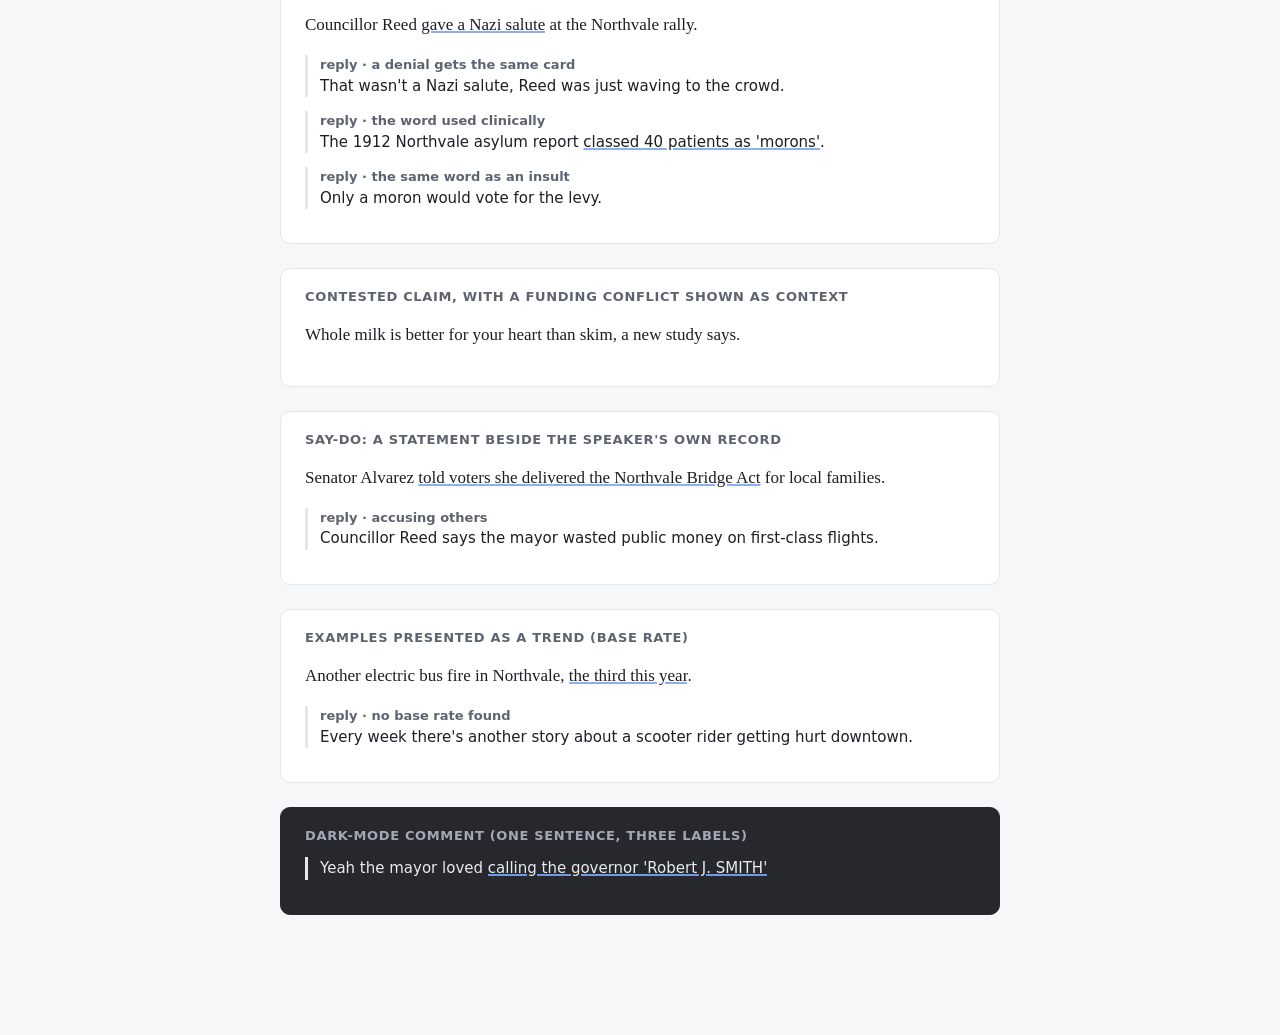
==== commit acc94300: "Say-do card prototype: credit-taking and accusations beside the speaker's record The checker flags s" ====
--- a/design-preview/index.html
+++ b/design-preview/index.html
@@ -64,6 +64,12 @@
     <div class="thread">
       <h2>Contested claim, with a funding conflict shown as context</h2>
       <p>Whole milk is better for your heart than skim, a new study says.</p>
+    </div>
+
+    <div class="thread">
+      <h2>Say-do: a statement beside the speaker's own record</h2>
+      <p>Senator Alvarez told voters she delivered the Northvale Bridge Act for local families.</p>
+      <div class="comment"><b>reply · accusing others</b>Councillor Reed says the mayor wasted public money on first-class flights.</div>
     </div>
 
     <div class="thread">
@@ -183,7 +189,7 @@
       } },
     };
 
-    const SAMPLE_TIERS = { a: 1, b: 4, c: 2, d: 1, e: 1, f: 3, g: 4, h: 3, i: 3, j: 1, k: 2, l: 1, m: 1, n: 2, o: 2, q: 1, r: 3 };
+    const SAMPLE_TIERS = { a: 1, b: 4, c: 2, d: 1, e: 1, f: 3, g: 4, h: 3, i: 3, j: 1, k: 2, l: 1, m: 1, n: 2, o: 2, q: 1, r: 3, s: 1, t: 3 };
     const ORIGINAL_TIERS = { ...SAMPLE_TIERS };
     const claim = (id, text, tier, reason, exhibits = [], extra = {}) =>
       ({ kind: "claim", text, tier, reason, scope: null, as_of: null, resolve_by: null, exhibits, block_id: id, ...extra });
@@ -293,6 +299,31 @@
           { flavor: "contested", views: [
             { position: "Whole-milk drinkers had 9% fewer heart events over 12 years.", held_by: "The 2026 Northvale cohort study (one study, 40,000 adults)", size: "1 large study, not yet replicated", url: "https://example.org/journals/whole-milk-2026" },
             { position: "Saturated dairy fat slightly raises LDL cholesterol; no heart benefit over skim.", held_by: "A 2024 review of 31 trials", size: "31 trials, pooled", url: "https://example.org/journals/dairy-fat-review-2024" } ] }) ] },
+      { sentence: "Senator Alvarez told voters she delivered the Northvale Bridge Act for local families.", items: [
+        claim("s", "Senator Alvarez told voters she delivered the Northvale Bridge Act.", 1,
+          "Video of her October 12 town hall shows the statement.",
+          [exhibit("https://example.org/northvale/alvarez-town-hall", "primary", "Town hall video, 14:20")],
+          { quote: "told voters she delivered the Northvale Bridge Act", as_of: "2026-10-12",
+            say_do: { trigger: "credit_taking", actor: "Senator Alvarez", subject: "Northvale Bridge Act", pairs: [{
+              trigger: "credit_taking", actor: "Senator Alvarez",
+              statement_text: "Said she delivered the Northvale Bridge Act for local families.", statement_date: "2026-10-12",
+              statement_url: "https://example.org/northvale/alvarez-town-hall",
+              action_text: "Voted no on the Northvale Bridge Act (S. 214, roll call 88); it passed 51-49.", action_date: "2025-06-12",
+              action_url: "https://example.org/senate/roll-call-88", relation: "gap",
+              bundled_context: "included a 0.5% state fuel-tax increase to pay for the bridge.",
+              stated_reason: "Said at the time she supported the bridge but opposed the fuel tax.", stated_reason_url: "https://example.org/northvale/alvarez-statement-2025" }] } }) ] },
+      { sentence: "Councillor Reed says the mayor wasted public money on first-class flights.", items: [
+        claim("t", "Northvale's mayor spent public money on first-class flights.", 3,
+          "No expense records showing first-class travel by the mayor were found.", [],
+          { quote: "the mayor wasted public money on first-class flights",
+            say_do: { trigger: "accusation", actor: "Councillor Reed", subject: "first-class flights", pairs: [{
+              trigger: "accusation", actor: "Councillor Reed",
+              statement_text: "Said the mayor wasted public money on first-class flights.", statement_date: "2026-10-28",
+              statement_url: "https://example.org/northvale/reed-post",
+              action_text: "Reed's office expensed two first-class flights to the state capital.", action_date: "2025-03-04",
+              action_url: "https://example.org/northvale/council-expenses-2025", relation: "gap",
+              bundled_context: null, stated_reason: null, stated_reason_url: null }] } }),
+        nonFact("value", "Spending public money on first-class flights is wasteful.", { quote: "wasted" }) ] },
       { sentence: "Another electric bus fire in Northvale, the third this year.", items: [
         claim("q", "Three Northvale electric buses caught fire in 2026.", 1,
           "The transit agency's incident log lists three fires, in March, July and October.",
--- a/extension/content/verify.css
+++ b/extension/content/verify.css
@@ -435,6 +435,12 @@
   font-weight: 600;
 }
 
+.tv-say-do-relation {
+  margin: 8px 0 4px;
+  font-size: 13px;
+  font-weight: 600;
+}
+
 .tv-layer-tag {
   margin: 0 0 4px;
   color: var(--tv-muted);
